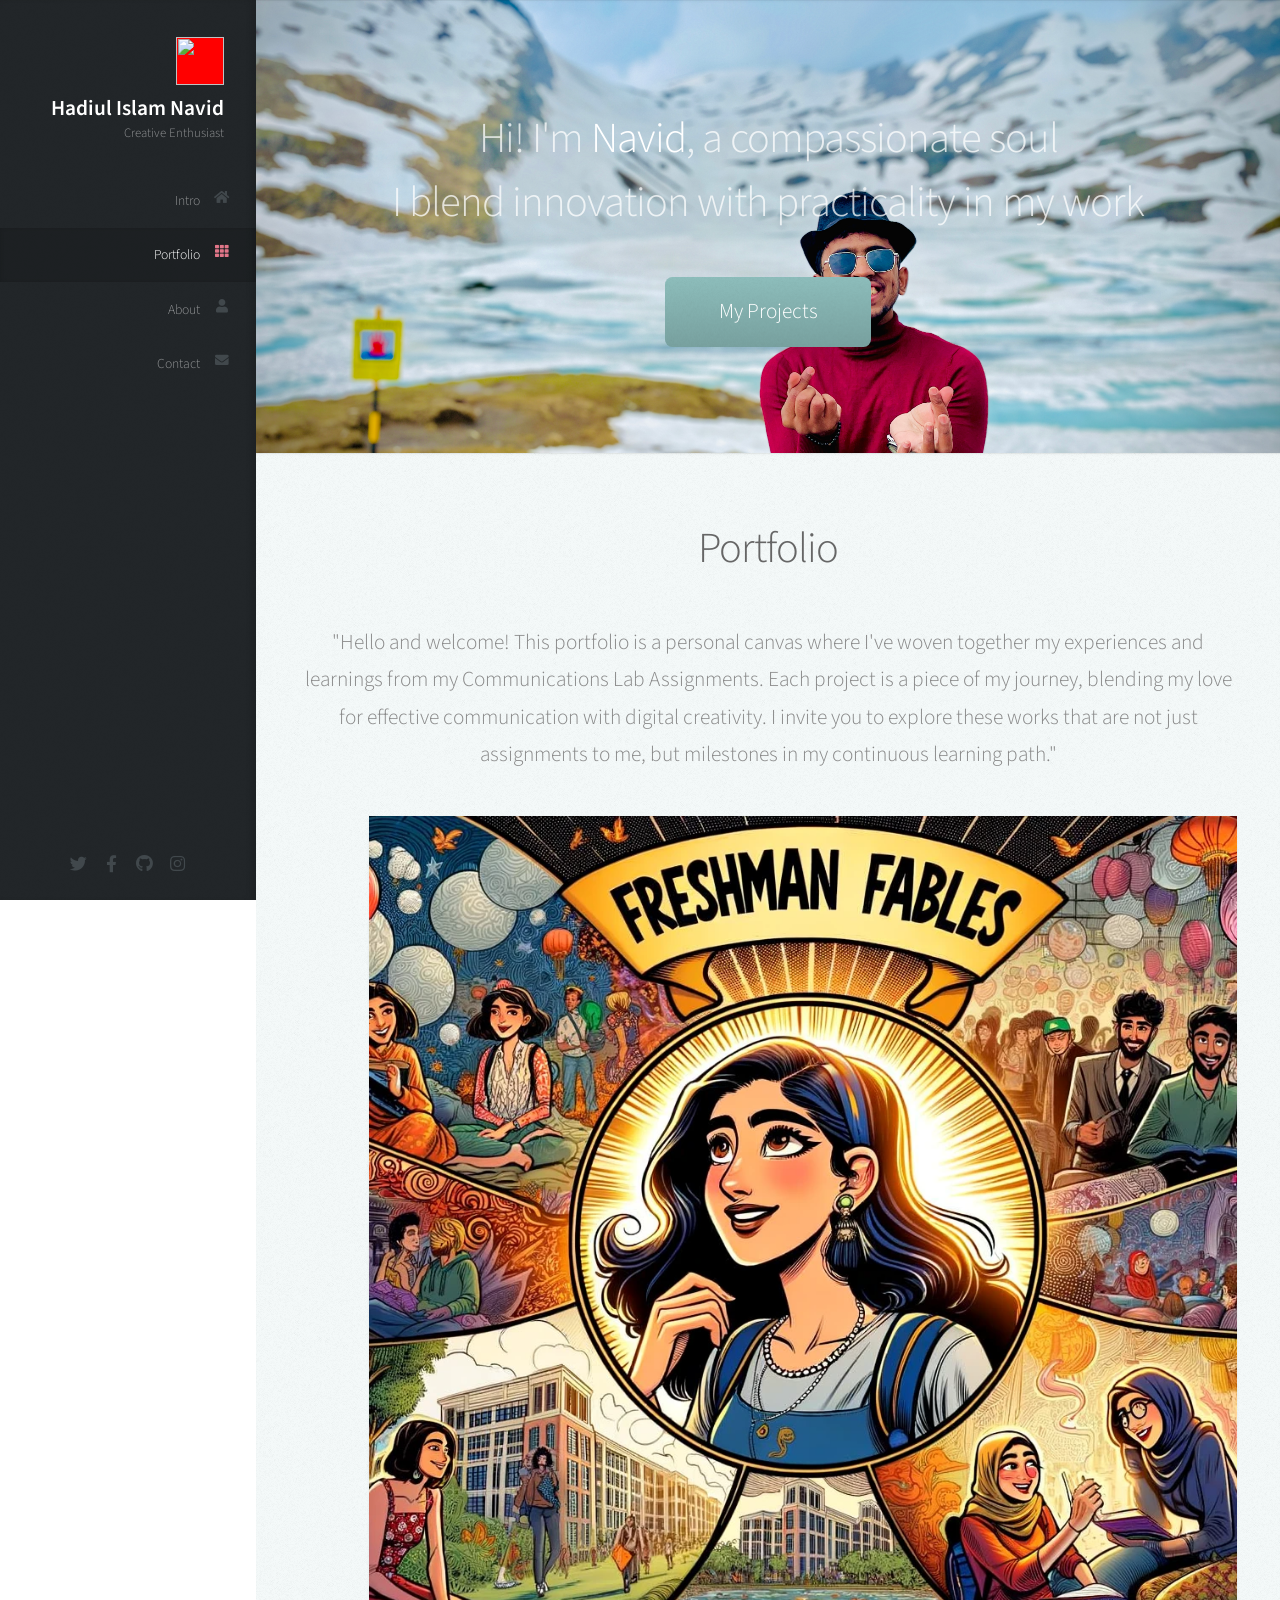
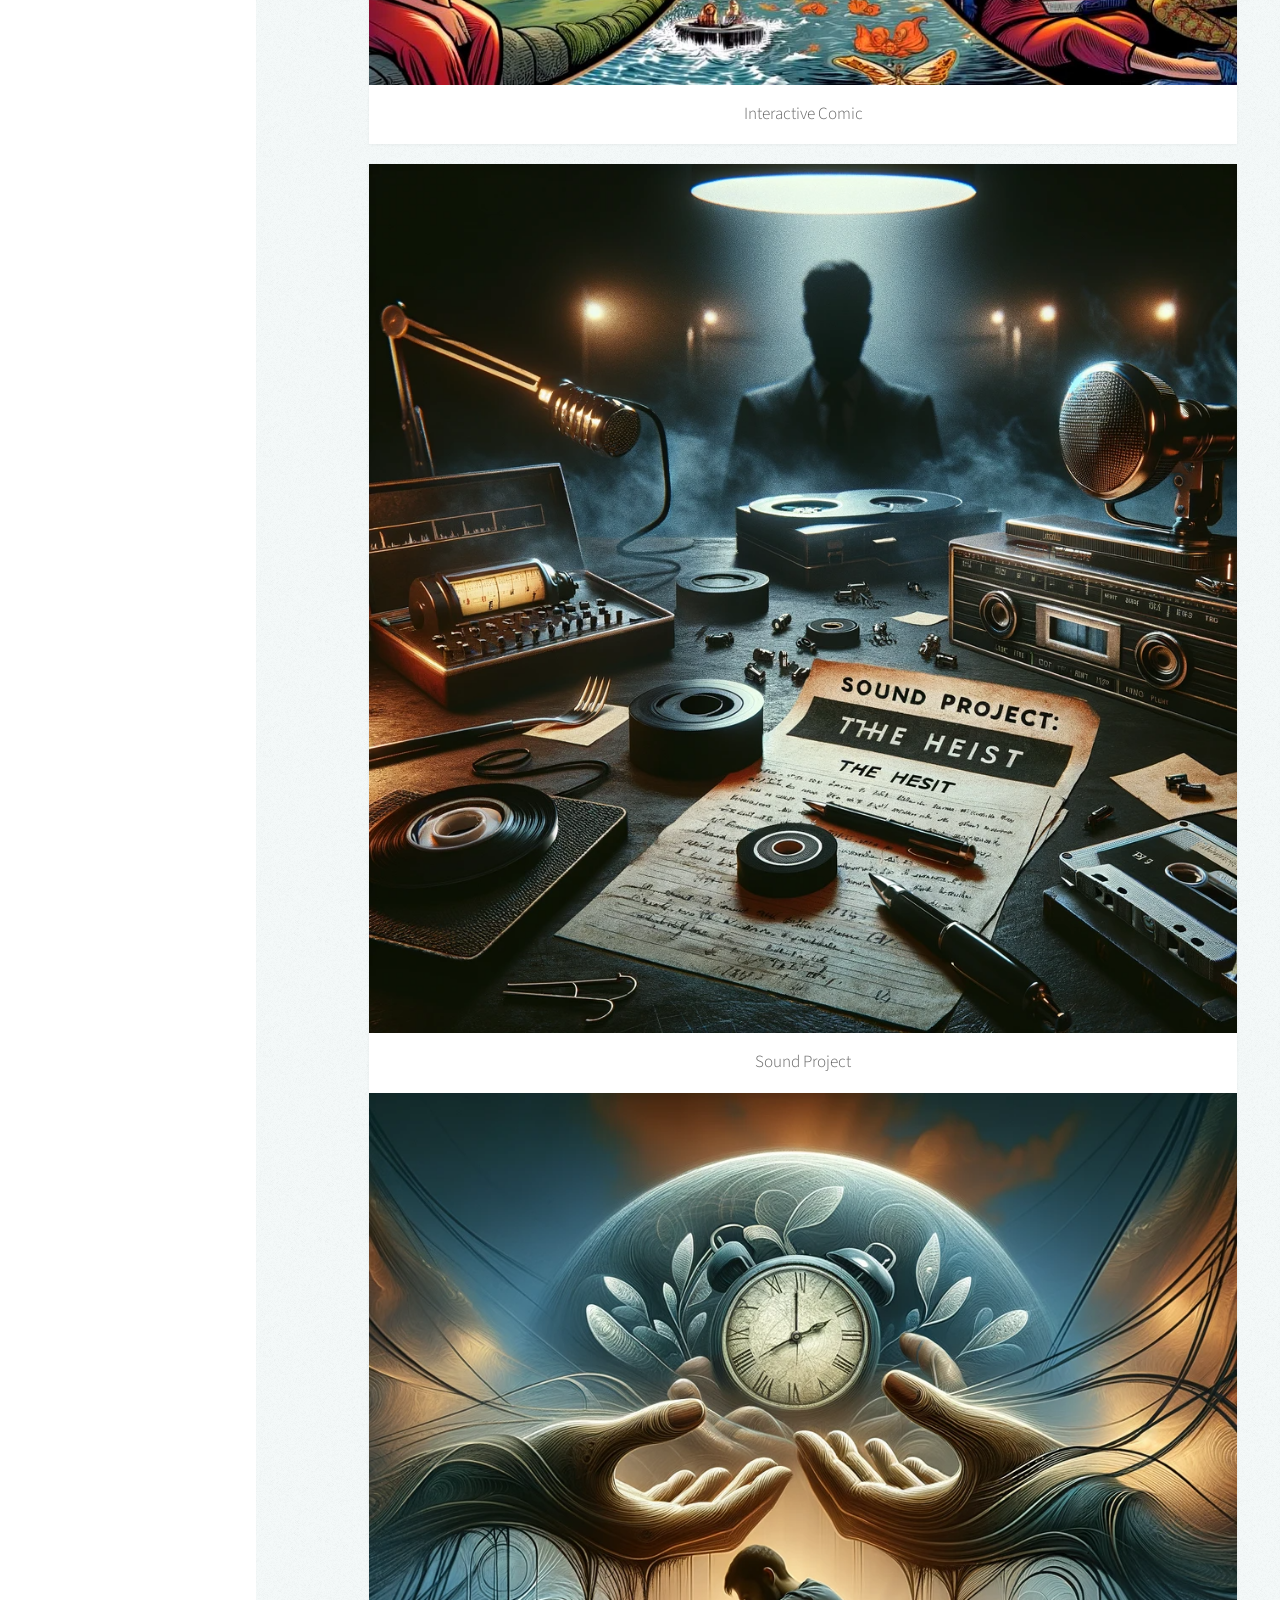
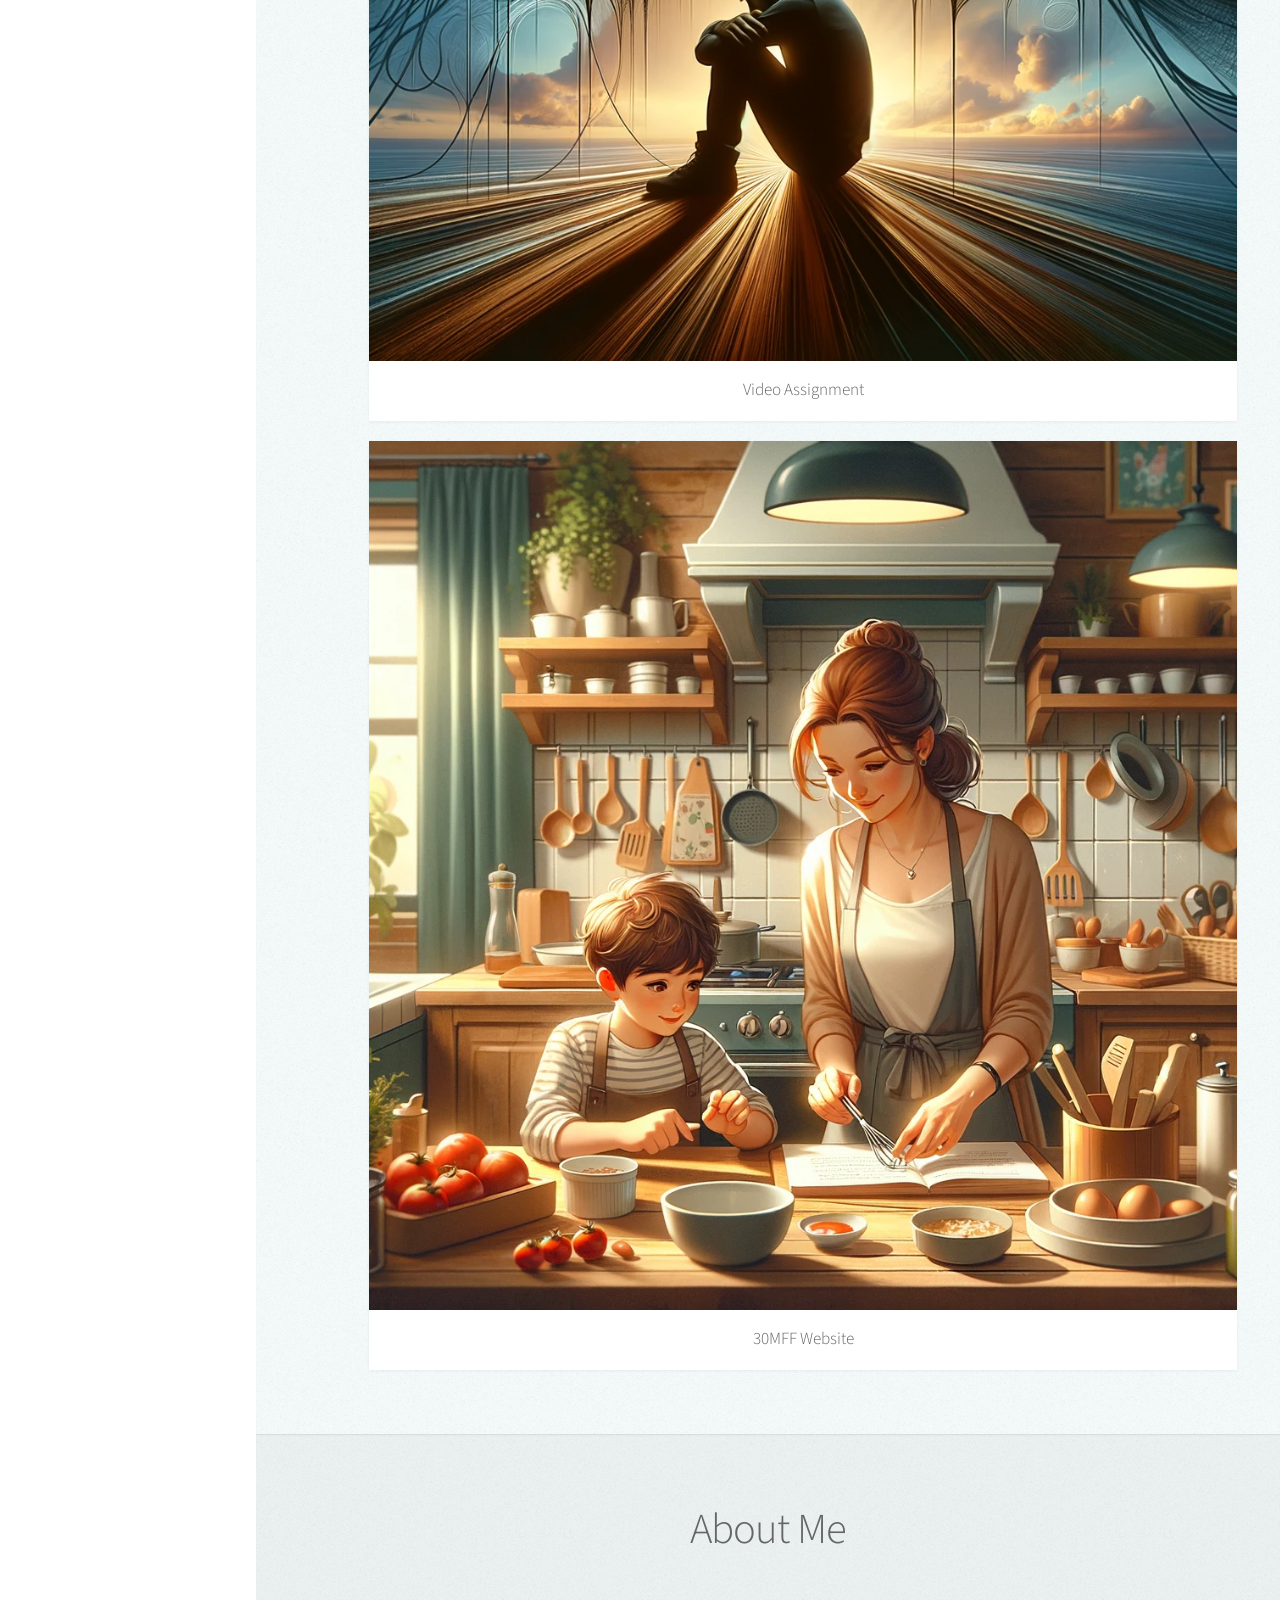
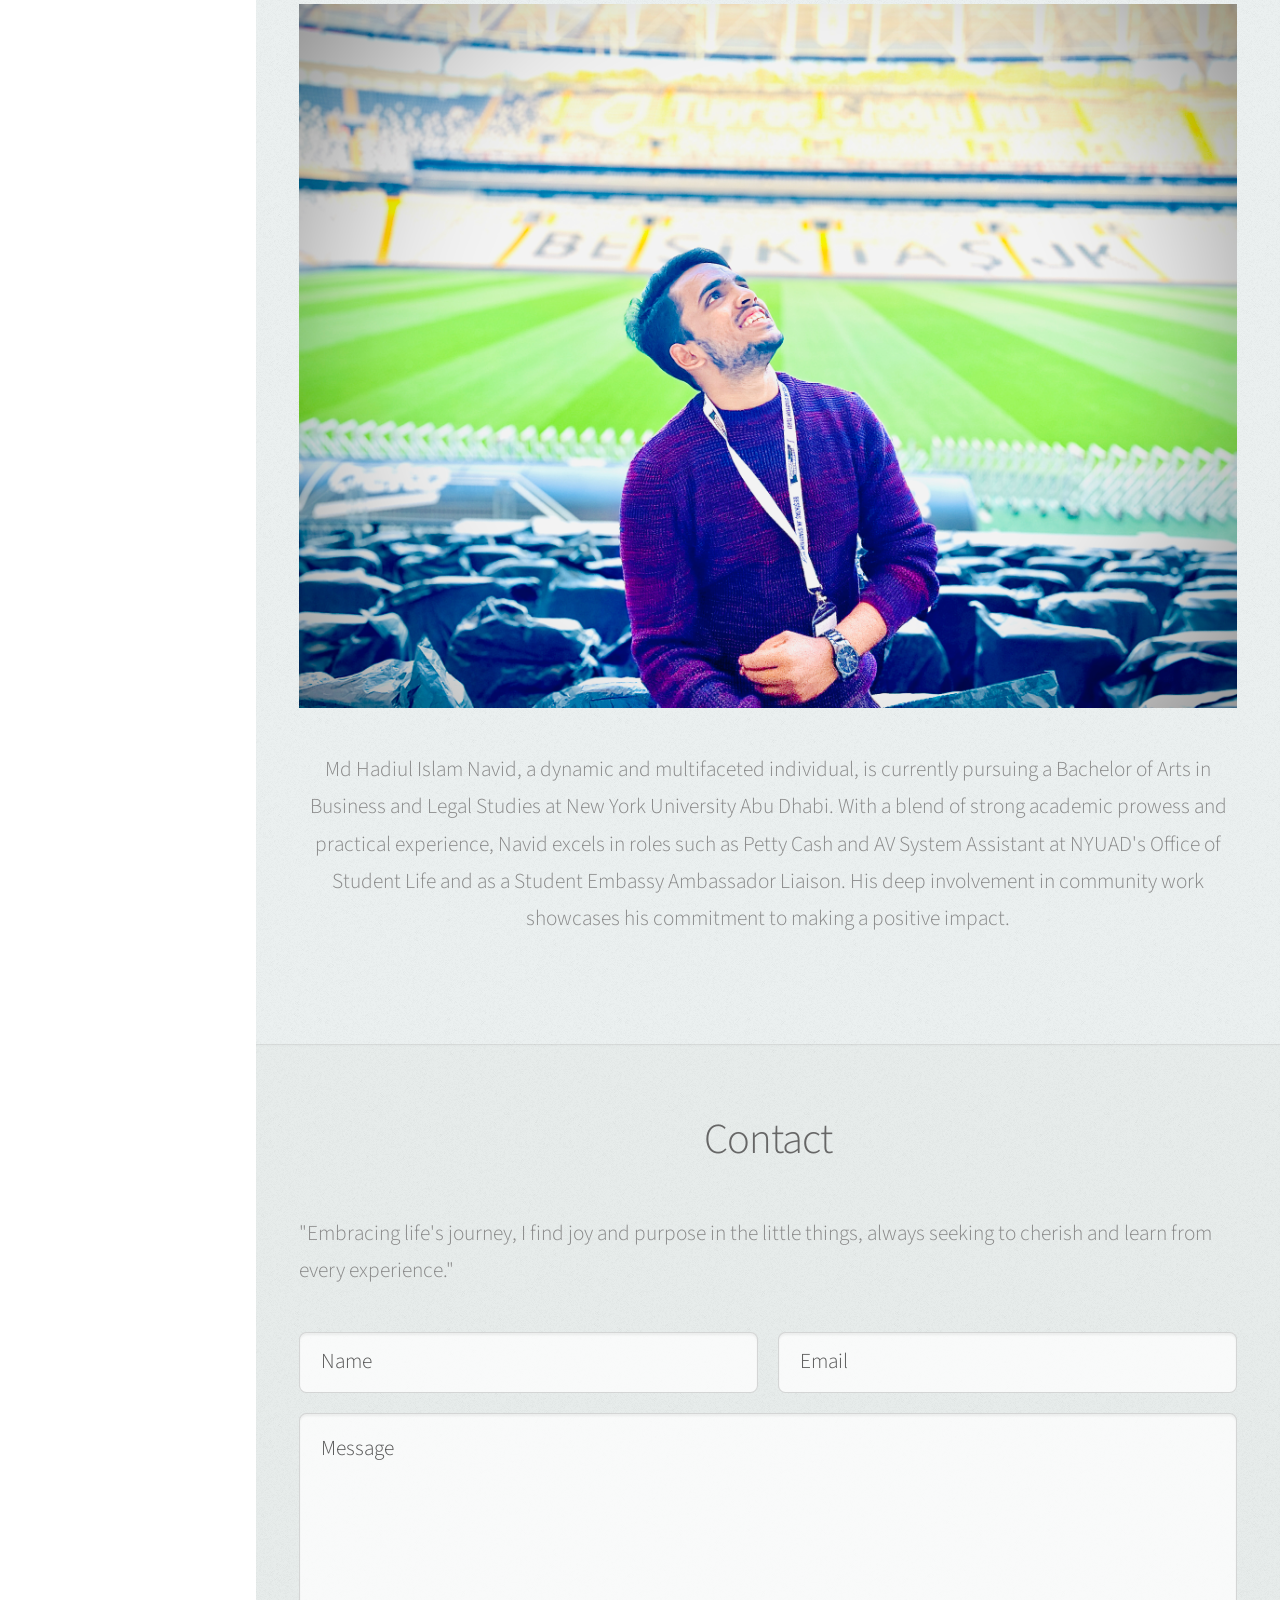
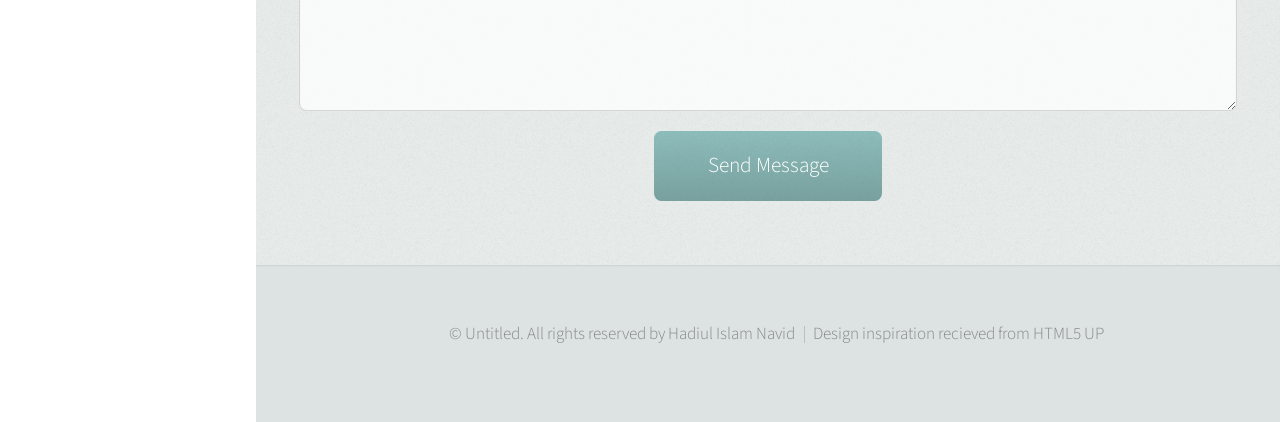
==== index.html @ 1c6b5341 "Update index.html" ====
<!DOCTYPE HTML>
<html>
	<head>
		<title>Portfolio</title>
		<meta charset="utf-8" />
		<meta name="viewport" content="width=device-width, initial-scale=1, user-scalable=no" />
		<link rel="stylesheet" href="assets/css/main.css" />
	</head>
	<body class="is-preload">

		<!-- Header -->
			<div id="header">

				<div class="top">

					<!-- Logo -->
						<div id="logo">
							<span class="image avatar48"><img src="avatar.jpg" alt="" /></span>
							<h1 id="title">Hadiul Islam Navid</h1>
							<p>Creative Enthusiast</p>
						</div>

					<!-- Nav -->
						<nav id="nav">
							<ul>
								<li><a href="#top" id="top-link"><span class="icon solid fa-home">Intro</span></a></li>
								<li><a href="#portfolio" id="portfolio-link"><span class="icon solid fa-th">Portfolio</span></a></li>
								<li><a href="#about" id="about-link"><span class="icon solid fa-user">About </span></a></li>
								<li><a href="#contact" id="contact-link"><span class="icon solid fa-envelope">Contact</span></a></li>
							</ul>
						</nav>

				</div>

				<div class="bottom">

					<!-- Social Icons -->
						<ul class="icons">
							<li><a href="https://twitter.com/HadiulNavid" class="icon brands fa-twitter"><span class="label">Twitter</span></a></li>
					<li><a href="https://www.facebook.com/hadiulnavid" class="icon brands fa-facebook-f"><span class="label">Facebook</span></a></li>
					<li><a href="https://github.com/Hadiulnavid23/Portfolio" class="icon brands fa-github"><span class="label">Github</span></a></li>
					<li><a href="https://www.instagram.com/hadiul_navid/" class="icon brands fa-instagram"><span class="label">Instagram</span></a></li>

						</ul>

				</div>

			</div>

		<!-- Main -->
			<div id="main">

				<!-- Intro -->
					<section id="top" class="one dark cover">
						<div class="container">

							<header>
								<h2 class="alt">Hi! I'm <strong>Navid</strong>, a compassionate soul<br />
								I blend innovation with practicality in my work</h2>
								
							</header>

							<footer>
								<a href="#portfolio" class="button scrolly">My Projects</a>
							</footer>

						</div>
					</section>

				<!-- Portfolio -->
					<section id="portfolio" class="two">
						<div class="container">

							<header>
								<h2>Portfolio</h2>
							</header>

							<p>"Hello and welcome! This portfolio is a personal canvas where I've woven together my experiences and learnings from my Communications Lab Assignments. Each project is a piece of my journey, blending my love for effective communication with digital creativity. I invite you to explore these works that are not just assignments to me, but milestones in my continuous learning path."</p>

							<div class="row">
								<div class="centering">
								<div class="col-4 col-12-mobile">
									<article class="item">
										<a href="https://communicationslabfall23.github.io/ComicStrip/" class="image fit">
											<img src="images/comic.png" alt="" />
										</a>
										<header>
											<h3>Interactive Comic</h3>
										</header>
										
										</header>
									</article>
									<article class="item">
										<a href="https://matthiaskebede.github.io/Sound-Project/" class="image fit">
											<img src="images/sound.png" alt="" />
										</a>
										<header>
											<h3>Sound Project</h3>
										</header>
									</article>
									
								</div>
								<div class="col-4 col-12-mobile">
									<article class="item">
										<a href="https://matthiaskebede.github.io/Video-Project/" class="image fit">
											<img src="images/video.png	" alt="" />
										</a>
										<header>
											<h3>Video Assignment </h3>
										</header>
									</article>
									
									<article class="item">
										<a href="#" class="image fit"><img src="images/website.png" alt="" /></a>
										<header>
											<h3>30MFF Website</h3>
										</header>
									</article>
								</div>
								
							</div>

			
					</section>

				<!-- About Me -->
					<section id="about" class="three">
						<div class="container">

							<header>
								<h2>About Me</h2>
							</header>

							<a href="#" class="image featured"><img src="images/navid.jpg" alt="" /></a>

							<p>Md Hadiul Islam Navid, a dynamic and multifaceted individual, is currently pursuing a Bachelor of Arts in Business and Legal Studies at New York University Abu Dhabi. With a blend of strong academic prowess and practical experience, Navid excels in roles such as Petty Cash and AV System Assistant at NYUAD's Office of Student Life and as a Student Embassy Ambassador Liaison. His deep involvement in community work showcases his commitment to making a positive impact.</p>

						</div>
					</section>

				<!-- Contact -->
					<section id="contact" class="four">
						<div class="container">

							<header>
								<h2>Contact</h2>
							</header>

							<div style="text-align: left;">
									<!-- <span style="color: #0000FF;"> -->
										<p>"Embracing life's journey, I find joy and purpose in the little things, always seeking to cherish and learn from every experience."</p>
									<!-- </span> -->
								</div>

							<form method="post" action="#">
								<div class="row">
									<div class="col-6 col-12-mobile"><input type="text" name="name" placeholder="Name" /></div>
									<div class="col-6 col-12-mobile"><input type="text" name="email" placeholder="Email" /></div>
									<div class="col-12">
										<textarea name="message" placeholder="Message"></textarea>
									</div>
									<div class="col-12">
										<input type="submit" value="Send Message" />
									</div>
								</div>
							</form>

						</div>
					</section>

			</div>

		<!-- Footer -->
			<div id="footer">

				<!-- Copyright -->
					<ul class="copyright">
						<li>&copy; Untitled. All rights reserved by Hadiul Islam Navid</li><li>Design inspiration recieved from HTML5 UP</a></li>
					</ul>

			</div>

		<!-- Scripts -->
			<script src="assets/js/jquery.min.js"></script>
			<script src="assets/js/jquery.scrolly.min.js"></script>
			<script src="assets/js/jquery.scrollex.min.js"></script>
			<script src="assets/js/browser.min.js"></script>
			<script src="assets/js/breakpoints.min.js"></script>
			<script src="assets/js/util.js"></script>
			<script src="assets/js/main.js"></script>

	</body>
</html>
---- assets/css/main.css ----
@import url("fontawesome-all.min.css");
@import url("https://fonts.googleapis.com/css?family=Source+Sans+Pro:300,300italic,400,600");

/*
	Prologue by HTML5 UP
	html5up.net | @ajlkn
	Free for personal and commercial use under the CCA 3.0 license (html5up.net/license)
*/

html, body, div, span, applet, object,
iframe, h1, h2, h3, h4, h5, h6, p, blockquote,
pre, a, abbr, acronym, address, big, cite,
code, del, dfn, em, img, ins, kbd, q, s, samp,
small, strike, strong, sub, sup, tt, var, b,
u, i, center, dl, dt, dd, ol, ul, li, fieldset,
form, label, legend, table, caption, tbody,
tfoot, thead, tr, th, td, article, aside,
canvas, details, embed, figure, figcaption,
footer, header, hgroup, menu, nav, output, ruby,
section, summary, time, mark, audio, video {
	margin: 0;
	padding: 0;
	border: 0;
	font-size: 100%;
	font: inherit;
	vertical-align: baseline;}

article, aside, details, figcaption, figure,
footer, header, hgroup, menu, nav, section {
	display: block;}

body {
	line-height: 1;
}

ol, ul {
	list-style: none;
}

blockquote, q {
	quotes: none;
}

	blockquote:before, blockquote:after, q:before, q:after {
		content: '';
		content: none;
	}

table {
	border-collapse: collapse;
	border-spacing: 0;
}

body {
	-webkit-text-size-adjust: none;
}

mark {
	background-color: transparent;
	color: inherit;
}

input::-moz-focus-inner {
	border: 0;
	padding: 0;
}

input, select, textarea {
	-moz-appearance: none;
	-webkit-appearance: none;
	-ms-appearance: none;
	appearance: none;
}

/* Basic */

	html {
		box-sizing: border-box;
	}

	*, *:before, *:after {
		box-sizing: inherit;
	}

	body {
		background: #fff;
		font-family: 'Source Sans Pro', sans-serif;
		font-size: 19pt;
		font-weight: 300;
		line-height: 1.75em;
		color: #888;
	}

		body.is-preload *, body.is-preload *:before, body.is-preload *:after {
			-moz-animation: none !important;
			-webkit-animation: none !important;
			-ms-animation: none !important;
			animation: none !important;
			-moz-transition: none !important;
			-webkit-transition: none !important;
			-ms-transition: none !important;
			transition: none !important;
		}

	input, textarea, select {
		font-family: 'Source Sans Pro', sans-serif;
		font-size: 19pt;
		font-weight: 300;
		line-height: 1.75em;
		color: #888;
	}

	h1, h2, h3, h4, h5, h6 {
		font-weight: 300;
		color: #666;
		line-height: 1.5em;
	}

	h1 a, h2 a, h3 a, h4 a, h5 a, h6 a {
		color: inherit;
		text-decoration: none;
	}

		h1 a strong, h2 a strong, h3 a strong, h4 a strong, h5 a strong, h6 a strong {
			color: #333;
		}

	h2 {
		font-size: 2em;
		letter-spacing: -1px;
	}

		h2.alt {
			color: #888;
		}

			h2.alt strong {
				color: #666;
			}

	h3 {
		font-size: 1.5em;
	}

	header {
		margin: 0 0 2em 0;
	}

		header > p {
			margin: 1em 0 0 0;
		}

	footer {
		margin: 2em 0 0 0;
	}

	strong, b {
		font-weight: 300;
		color: #666;
	}

	em, i {
		font-style: italic;
	}

	a {
		text-decoration: none;
		color: inherit;
		border-bottom: dotted 1px rgba(128, 128, 128, 0.5);
		-moz-transition: color 0.35s ease-in-out, border-bottom-color 0.35s ease-in-out;
		-webkit-transition: color 0.35s ease-in-out, border-bottom-color 0.35s ease-in-out;
		-ms-transition: color 0.35s ease-in-out, border-bottom-color 0.35s ease-in-out;
		transition: color 0.35s ease-in-out, border-bottom-color 0.35s ease-in-out;
		outline: 0;
	}

		a:hover {
			color: #E27689;
			border-bottom-color: rgba(255, 255, 255, 0);
		}

	sub {
		position: relative;
		top: 0.5em;
		font-size: 0.8em;
	}

	sup {
		position: relative;
		top: -0.5em;
		font-size: 0.8em;
	}

	hr {
		border: 0;
		border-top: solid 1px #ddd;
	}

	blockquote {
		border-left: solid 0.5em #ddd;
		padding: 1em 0 1em 2em;
		font-style: italic;
	}

	p, ul, ol, dl, table {
		margin-bottom: 2em;
	}

	br.clear {
		clear: both;
	}

/* Container */

	.container {
		margin: 0 auto;
		max-width: 100%;
		width: 1400px;
	}

		@media screen and (min-width: 961px) and (max-width: 1880px) {

			.container {
				width: 1200px;
			}

		}

		@media screen and (min-width: 961px) and (max-width: 1620px) {

			.container {
				width: 960px;
			}

		}

		@media screen and (min-width: 961px) and (max-width: 1320px) {

			.container {
				width: 100%;
			}

		}

		@media screen and (max-width: 960px) {

			.container {
				width: 100%;
			}

		}

		@media screen and (max-width: 736px) {

			.container {
				width: 100%;
			}

		}

/* Row */

	.row {
		display: flex;
		flex-wrap: wrap;
		box-sizing: border-box;
		align-items: stretch;
	}

		.row > * {
			box-sizing: border-box;
		}

		.row.gtr-uniform > * > :last-child {
			margin-bottom: 0;
		}

		.row.aln-left {
			justify-content: flex-start;
		}

		.row.aln-center {
			justify-content: center;
		}

		.row.aln-right {
			justify-content: flex-end;
		}

		.row.aln-top {
			align-items: flex-start;
		}

		.row.aln-middle {
			align-items: center;
		}

		.row.aln-bottom {
			align-items: flex-end;
		}

		.row > .imp {
			order: -1;
		}

		.row > .col-1 {
			width: 8.33333%;
		}

		.row > .off-1 {
			margin-left: 8.33333%;
		}

		.row > .col-2 {
			width: 16.66667%;
		}

		.row > .off-2 {
			margin-left: 16.66667%;
		}

		.row > .col-3 {
			width: 25%;
		}

		.row > .off-3 {
			margin-left: 25%;
		}

		.row > .col-4 {
			width: 33.33333%;
		}

		.row > .off-4 {
			margin-left: 33.33333%;
		}

		.row > .col-5 {
			width: 41.66667%;
		}

		.row > .off-5 {
			margin-left: 41.66667%;
		}

		.row > .col-6 {
			width: 50%;
		}

		.row > .off-6 {
			margin-left: 50%;
		}

		.row > .col-7 {
			width: 58.33333%;
		}

		.row > .off-7 {
			margin-left: 58.33333%;
		}

		.row > .col-8 {
			width: 66.66667%;
		}

		.row > .off-8 {
			margin-left: 66.66667%;
		}

		.row > .col-9 {
			width: 75%;
		}

		.row > .off-9 {
			margin-left: 75%;
		}

		.row > .col-10 {
			width: 83.33333%;
		}

		.row > .off-10 {
			margin-left: 83.33333%;
		}

		.row > .col-11 {
			width: 91.66667%;
		}

		.row > .off-11 {
			margin-left: 91.66667%;
		}

		.row > .col-12 {
			width: 100%;
		}

		.row > .off-12 {
			margin-left: 100%;
		}

		.row.gtr-0 {
			margin-top: 0px;
			margin-left: 0px;
		}

			.row.gtr-0 > * {
				padding: 0px 0 0 0px;
			}

			.row.gtr-0.gtr-uniform {
				margin-top: 0px;
			}

				.row.gtr-0.gtr-uniform > * {
					padding-top: 0px;
				}

		.row.gtr-25 {
			margin-top: -10px;
			margin-left: -10px;
		}

			.row.gtr-25 > * {
				padding: 10px 0 0 10px;
			}

			.row.gtr-25.gtr-uniform {
				margin-top: -10px;
			}

				.row.gtr-25.gtr-uniform > * {
					padding-top: 10px;
				}

		.row.gtr-50 {
			margin-top: -20px;
			margin-left: -20px;
		}

			.row.gtr-50 > * {
				padding: 20px 0 0 20px;
			}

			.row.gtr-50.gtr-uniform {
				margin-top: -20px;
			}

				.row.gtr-50.gtr-uniform > * {
					padding-top: 20px;
				}

		.row {
			margin-top: -40px;
			margin-left: -40px;
		}

			.row > * {
				padding: 40px 0 0 40px;
			}

			.row.gtr-uniform {
				margin-top: -40px;
			}

				.row.gtr-uniform > * {
					padding-top: 40px;
				}

		.row.gtr-150 {
			margin-top: -60px;
			margin-left: -60px;
		}

			.row.gtr-150 > * {
				padding: 60px 0 0 60px;
			}

			.row.gtr-150.gtr-uniform {
				margin-top: -60px;
			}

				.row.gtr-150.gtr-uniform > * {
					padding-top: 60px;
				}

		.row.gtr-200 {
			margin-top: -80px;
			margin-left: -80px;
		}

			.row.gtr-200 > * {
				padding: 80px 0 0 80px;
			}

			.row.gtr-200.gtr-uniform {
				margin-top: -80px;
			}

				.row.gtr-200.gtr-uniform > * {
					padding-top: 80px;
				}

		@media screen and (min-width: 961px) and (max-width: 1880px) {

			.row {
				display: flex;
				flex-wrap: wrap;
				box-sizing: border-box;
				align-items: stretch;
			}

				.row > * {
					box-sizing: border-box;
				}

				.row.gtr-uniform > * > :last-child {
					margin-bottom: 0;
				}

				.row.aln-left {
					justify-content: flex-start;
				}

				.row.aln-center {
					justify-content: center;
				}

				.row.aln-right {
					justify-content: flex-end;
				}

				.row.aln-top {
					align-items: flex-start;
				}

				.row.aln-middle {
					align-items: center;
				}

				.row.aln-bottom {
					align-items: flex-end;
				}

				.row > .imp-wide {
					order: -1;
				}

				.row > .col-1-wide {
					width: 8.33333%;
				}

				.row > .off-1-wide {
					margin-left: 8.33333%;
				}

				.row > .col-2-wide {
					width: 16.66667%;
				}

				.row > .off-2-wide {
					margin-left: 16.66667%;
				}

				.row > .col-3-wide {
					width: 25%;
				}

				.row > .off-3-wide {
					margin-left: 25%;
				}

				.row > .col-4-wide {
					width: 33.33333%;
				}

				.row > .off-4-wide {
					margin-left: 33.33333%;
				}

				.row > .col-5-wide {
					width: 41.66667%;
				}

				.row > .off-5-wide {
					margin-left: 41.66667%;
				}

				.row > .col-6-wide {
					width: 50%;
				}

				.row > .off-6-wide {
					margin-left: 50%;
				}

				.row > .col-7-wide {
					width: 58.33333%;
				}

				.row > .off-7-wide {
					margin-left: 58.33333%;
				}

				.row > .col-8-wide {
					width: 66.66667%;
				}

				.row > .off-8-wide {
					margin-left: 66.66667%;
				}

				.row > .col-9-wide {
					width: 75%;
				}

				.row > .off-9-wide {
					margin-left: 75%;
				}

				.row > .col-10-wide {
					width: 83.33333%;
				}

				.row > .off-10-wide {
					margin-left: 83.33333%;
				}

				.row > .col-11-wide {
					width: 91.66667%;
				}

				.row > .off-11-wide {
					margin-left: 91.66667%;
				}

				.row > .col-12-wide {
					width: 100%;
				}

				.row > .off-12-wide {
					margin-left: 100%;
				}

				.row.gtr-0 {
					margin-top: 0px;
					margin-left: 0px;
				}

					.row.gtr-0 > * {
						padding: 0px 0 0 0px;
					}

					.row.gtr-0.gtr-uniform {
						margin-top: 0px;
					}

						.row.gtr-0.gtr-uniform > * {
							padding-top: 0px;
						}

				.row.gtr-25 {
					margin-top: -10px;
					margin-left: -10px;
				}

					.row.gtr-25 > * {
						padding: 10px 0 0 10px;
					}

					.row.gtr-25.gtr-uniform {
						margin-top: -10px;
					}

						.row.gtr-25.gtr-uniform > * {
							padding-top: 10px;
						}

				.row.gtr-50 {
					margin-top: -20px;
					margin-left: -20px;
				}

					.row.gtr-50 > * {
						padding: 20px 0 0 20px;
					}

					.row.gtr-50.gtr-uniform {
						margin-top: -20px;
					}

						.row.gtr-50.gtr-uniform > * {
							padding-top: 20px;
						}

				.row {
					margin-top: -40px;
					margin-left: -40px;
				}

					.row > * {
						padding: 40px 0 0 40px;
					}

					.row.gtr-uniform {
						margin-top: -40px;
					}

						.row.gtr-uniform > * {
							padding-top: 40px;
						}

				.row.gtr-150 {
					margin-top: -60px;
					margin-left: -60px;
				}

					.row.gtr-150 > * {
						padding: 60px 0 0 60px;
					}

					.row.gtr-150.gtr-uniform {
						margin-top: -60px;
					}

						.row.gtr-150.gtr-uniform > * {
							padding-top: 60px;
						}

				.row.gtr-200 {
					margin-top: -80px;
					margin-left: -80px;
				}

					.row.gtr-200 > * {
						padding: 80px 0 0 80px;
					}

					.row.gtr-200.gtr-uniform {
						margin-top: -80px;
					}

						.row.gtr-200.gtr-uniform > * {
							padding-top: 80px;
						}

		}

		@media screen and (min-width: 961px) and (max-width: 1620px) {

			.row {
				display: flex;
				flex-wrap: wrap;
				box-sizing: border-box;
				align-items: stretch;
			}

				.row > * {
					box-sizing: border-box;
				}

				.row.gtr-uniform > * > :last-child {
					margin-bottom: 0;
				}

				.row.aln-left {
					justify-content: flex-start;
				}

				.row.aln-center {
					justify-content: center;
				}

				.row.aln-right {
					justify-content: flex-end;
				}

				.row.aln-top {
					align-items: flex-start;
				}

				.row.aln-middle {
					align-items: center;
				}

				.row.aln-bottom {
					align-items: flex-end;
				}

				.row > .imp-normal {
					order: -1;
				}

				.row > .col-1-normal {
					width: 8.33333%;
				}

				.row > .off-1-normal {
					margin-left: 8.33333%;
				}

				.row > .col-2-normal {
					width: 16.66667%;
				}

				.row > .off-2-normal {
					margin-left: 16.66667%;
				}

				.row > .col-3-normal {
					width: 25%;
				}

				.row > .off-3-normal {
					margin-left: 25%;
				}

				.row > .col-4-normal {
					width: 33.33333%;
				}

				.row > .off-4-normal {
					margin-left: 33.33333%;
				}

				.row > .col-5-normal {
					width: 41.66667%;
				}

				.row > .off-5-normal {
					margin-left: 41.66667%;
				}

				.row > .col-6-normal {
					width: 50%;
				}

				.row > .off-6-normal {
					margin-left: 50%;
				}

				.row > .col-7-normal {
					width: 58.33333%;
				}

				.row > .off-7-normal {
					margin-left: 58.33333%;
				}

				.row > .col-8-normal {
					width: 66.66667%;
				}

				.row > .off-8-normal {
					margin-left: 66.66667%;
				}

				.row > .col-9-normal {
					width: 75%;
				}

				.row > .off-9-normal {
					margin-left: 75%;
				}

				.row > .col-10-normal {
					width: 83.33333%;
				}

				.row > .off-10-normal {
					margin-left: 83.33333%;
				}

				.row > .col-11-normal {
					width: 91.66667%;
				}

				.row > .off-11-normal {
					margin-left: 91.66667%;
				}

				.row > .col-12-normal {
					width: 100%;
				}

				.row > .off-12-normal {
					margin-left: 100%;
				}

				.row.gtr-0 {
					margin-top: 0px;
					margin-left: 0px;
				}

					.row.gtr-0 > * {
						padding: 0px 0 0 0px;
					}

					.row.gtr-0.gtr-uniform {
						margin-top: 0px;
					}

						.row.gtr-0.gtr-uniform > * {
							padding-top: 0px;
						}

				.row.gtr-25 {
					margin-top: -10px;
					margin-left: -10px;
				}

					.row.gtr-25 > * {
						padding: 10px 0 0 10px;
					}

					.row.gtr-25.gtr-uniform {
						margin-top: -10px;
					}

						.row.gtr-25.gtr-uniform > * {
							padding-top: 10px;
						}

				.row.gtr-50 {
					margin-top: -20px;
					margin-left: -20px;
				}

					.row.gtr-50 > * {
						padding: 20px 0 0 20px;
					}

					.row.gtr-50.gtr-uniform {
						margin-top: -20px;
					}

						.row.gtr-50.gtr-uniform > * {
							padding-top: 20px;
						}

				.row {
					margin-top: -40px;
					margin-left: -40px;
				}

					.row > * {
						padding: 40px 0 0 40px;
					}

					.row.gtr-uniform {
						margin-top: -40px;
					}

						.row.gtr-uniform > * {
							padding-top: 40px;
						}

				.row.gtr-150 {
					margin-top: -60px;
					margin-left: -60px;
				}

					.row.gtr-150 > * {
						padding: 60px 0 0 60px;
					}

					.row.gtr-150.gtr-uniform {
						margin-top: -60px;
					}

						.row.gtr-150.gtr-uniform > * {
							padding-top: 60px;
						}

				.row.gtr-200 {
					margin-top: -80px;
					margin-left: -80px;
				}

					.row.gtr-200 > * {
						padding: 80px 0 0 80px;
					}

					.row.gtr-200.gtr-uniform {
						margin-top: -80px;
					}

						.row.gtr-200.gtr-uniform > * {
							padding-top: 80px;
						}

		}

		@media screen and (min-width: 961px) and (max-width: 1320px) {

			.row {
				display: flex;
				flex-wrap: wrap;
				box-sizing: border-box;
				align-items: stretch;
			}

				.row > * {
					box-sizing: border-box;
				}

				.row.gtr-uniform > * > :last-child {
					margin-bottom: 0;
				}

				.row.aln-left {
					justify-content: flex-start;
				}

				.row.aln-center {
					justify-content: center;
				}

				.row.aln-right {
					justify-content: flex-end;
				}

				.row.aln-top {
					align-items: flex-start;
				}

				.row.aln-middle {
					align-items: center;
				}

				.row.aln-bottom {
					align-items: flex-end;
				}

				.row > .imp-narrow {
					order: -1;
				}

				.row > .col-1-narrow {
					width: 8.33333%;
				}

				.row > .off-1-narrow {
					margin-left: 8.33333%;
				}

				.row > .col-2-narrow {
					width: 16.66667%;
				}

				.row > .off-2-narrow {
					margin-left: 16.66667%;
				}

				.row > .col-3-narrow {
					width: 25%;
				}

				.row > .off-3-narrow {
					margin-left: 25%;
				}

				.row > .col-4-narrow {
					width: 33.33333%;
				}

				.row > .off-4-narrow {
					margin-left: 33.33333%;
				}

				.row > .col-5-narrow {
					width: 41.66667%;
				}

				.row > .off-5-narrow {
					margin-left: 41.66667%;
				}

				.row > .col-6-narrow {
					width: 50%;
				}

				.row > .off-6-narrow {
					margin-left: 50%;
				}

				.row > .col-7-narrow {
					width: 58.33333%;
				}

				.row > .off-7-narrow {
					margin-left: 58.33333%;
				}

				.row > .col-8-narrow {
					width: 66.66667%;
				}

				.row > .off-8-narrow {
					margin-left: 66.66667%;
				}

				.row > .col-9-narrow {
					width: 75%;
				}

				.row > .off-9-narrow {
					margin-left: 75%;
				}

				.row > .col-10-narrow {
					width: 83.33333%;
				}

				.row > .off-10-narrow {
					margin-left: 83.33333%;
				}

				.row > .col-11-narrow {
					width: 91.66667%;
				}

				.row > .off-11-narrow {
					margin-left: 91.66667%;
				}

				.row > .col-12-narrow {
					width: 100%;
				}

				.row > .off-12-narrow {
					margin-left: 100%;
				}

				.row.gtr-0 {
					margin-top: 0px;
					margin-left: 0px;
				}

					.row.gtr-0 > * {
						padding: 0px 0 0 0px;
					}

					.row.gtr-0.gtr-uniform {
						margin-top: 0px;
					}

						.row.gtr-0.gtr-uniform > * {
							padding-top: 0px;
						}

				.row.gtr-25 {
					margin-top: -5px;
					margin-left: -5px;
				}

					.row.gtr-25 > * {
						padding: 5px 0 0 5px;
					}

					.row.gtr-25.gtr-uniform {
						margin-top: -5px;
					}

						.row.gtr-25.gtr-uniform > * {
							padding-top: 5px;
						}

				.row.gtr-50 {
					margin-top: -10px;
					margin-left: -10px;
				}

					.row.gtr-50 > * {
						padding: 10px 0 0 10px;
					}

					.row.gtr-50.gtr-uniform {
						margin-top: -10px;
					}

						.row.gtr-50.gtr-uniform > * {
							padding-top: 10px;
						}

				.row {
					margin-top: -20px;
					margin-left: -20px;
				}

					.row > * {
						padding: 20px 0 0 20px;
					}

					.row.gtr-uniform {
						margin-top: -20px;
					}

						.row.gtr-uniform > * {
							padding-top: 20px;
						}

				.row.gtr-150 {
					margin-top: -30px;
					margin-left: -30px;
				}

					.row.gtr-150 > * {
						padding: 30px 0 0 30px;
					}

					.row.gtr-150.gtr-uniform {
						margin-top: -30px;
					}

						.row.gtr-150.gtr-uniform > * {
							padding-top: 30px;
						}

				.row.gtr-200 {
					margin-top: -40px;
					margin-left: -40px;
				}

					.row.gtr-200 > * {
						padding: 40px 0 0 40px;
					}

					.row.gtr-200.gtr-uniform {
						margin-top: -40px;
					}

						.row.gtr-200.gtr-uniform > * {
							padding-top: 40px;
						}

		}

		@media screen and (max-width: 960px) {

			.row {
				display: flex;
				flex-wrap: wrap;
				box-sizing: border-box;
				align-items: stretch;
			}

				.row > * {
					box-sizing: border-box;
				}

				.row.gtr-uniform > * > :last-child {
					margin-bottom: 0;
				}

				.row.aln-left {
					justify-content: flex-start;
				}

				.row.aln-center {
					justify-content: center;
				}

				.row.aln-right {
					justify-content: flex-end;
				}

				.row.aln-top {
					align-items: flex-start;
				}

				.row.aln-middle {
					align-items: center;
				}

				.row.aln-bottom {
					align-items: flex-end;
				}

				.row > .imp-narrower {
					order: -1;
				}

				.row > .col-1-narrower {
					width: 8.33333%;
				}

				.row > .off-1-narrower {
					margin-left: 8.33333%;
				}

				.row > .col-2-narrower {
					width: 16.66667%;
				}

				.row > .off-2-narrower {
					margin-left: 16.66667%;
				}

				.row > .col-3-narrower {
					width: 25%;
				}

				.row > .off-3-narrower {
					margin-left: 25%;
				}

				.row > .col-4-narrower {
					width: 33.33333%;
				}

				.row > .off-4-narrower {
					margin-left: 33.33333%;
				}

				.row > .col-5-narrower {
					width: 41.66667%;
				}

				.row > .off-5-narrower {
					margin-left: 41.66667%;
				}

				.row > .col-6-narrower {
					width: 50%;
				}

				.row > .off-6-narrower {
					margin-left: 50%;
				}

				.row > .col-7-narrower {
					width: 58.33333%;
				}

				.row > .off-7-narrower {
					margin-left: 58.33333%;
				}

				.row > .col-8-narrower {
					width: 66.66667%;
				}

				.row > .off-8-narrower {
					margin-left: 66.66667%;
				}

				.row > .col-9-narrower {
					width: 75%;
				}

				.row > .off-9-narrower {
					margin-left: 75%;
				}

				.row > .col-10-narrower {
					width: 83.33333%;
				}

				.row > .off-10-narrower {
					margin-left: 83.33333%;
				}

				.row > .col-11-narrower {
					width: 91.66667%;
				}

				.row > .off-11-narrower {
					margin-left: 91.66667%;
				}

				.row > .col-12-narrower {
					width: 100%;
				}

				.row > .off-12-narrower {
					margin-left: 100%;
				}

				.row.gtr-0 {
					margin-top: 0px;
					margin-left: 0px;
				}

					.row.gtr-0 > * {
						padding: 0px 0 0 0px;
					}

					.row.gtr-0.gtr-uniform {
						margin-top: 0px;
					}

						.row.gtr-0.gtr-uniform > * {
							padding-top: 0px;
						}

				.row.gtr-25 {
					margin-top: -5px;
					margin-left: -5px;
				}

					.row.gtr-25 > * {
						padding: 5px 0 0 5px;
					}

					.row.gtr-25.gtr-uniform {
						margin-top: -5px;
					}

						.row.gtr-25.gtr-uniform > * {
							padding-top: 5px;
						}

				.row.gtr-50 {
					margin-top: -10px;
					margin-left: -10px;
				}

					.row.gtr-50 > * {
						padding: 10px 0 0 10px;
					}

					.row.gtr-50.gtr-uniform {
						margin-top: -10px;
					}

						.row.gtr-50.gtr-uniform > * {
							padding-top: 10px;
						}

				.row {
					margin-top: -20px;
					margin-left: -20px;
				}

					.row > * {
						padding: 20px 0 0 20px;
					}

					.row.gtr-uniform {
						margin-top: -20px;
					}

						.row.gtr-uniform > * {
							padding-top: 20px;
						}

				.row.gtr-150 {
					margin-top: -30px;
					margin-left: -30px;
				}

					.row.gtr-150 > * {
						padding: 30px 0 0 30px;
					}

					.row.gtr-150.gtr-uniform {
						margin-top: -30px;
					}

						.row.gtr-150.gtr-uniform > * {
							padding-top: 30px;
						}

				.row.gtr-200 {
					margin-top: -40px;
					margin-left: -40px;
				}

					.row.gtr-200 > * {
						padding: 40px 0 0 40px;
					}

					.row.gtr-200.gtr-uniform {
						margin-top: -40px;
					}

						.row.gtr-200.gtr-uniform > * {
							padding-top: 40px;
						}

		}

		@media screen and (max-width: 736px) {

			.row {
				display: flex;
				flex-wrap: wrap;
				box-sizing: border-box;
				align-items: stretch;
			}

				.row > * {
					box-sizing: border-box;
				}

				.row.gtr-uniform > * > :last-child {
					margin-bottom: 0;
				}

				.row.aln-left {
					justify-content: flex-start;
				}

				.row.aln-center {
					justify-content: center;
				}

				.row.aln-right {
					justify-content: flex-end;
				}

				.row.aln-top {
					align-items: flex-start;
				}

				.row.aln-middle {
					align-items: center;
				}

				.row.aln-bottom {
					align-items: flex-end;
				}

				.row > .imp-mobile {
					order: -1;
				}

				.row > .col-1-mobile {
					width: 8.33333%;
				}

				.row > .off-1-mobile {
					margin-left: 8.33333%;
				}

				.row > .col-2-mobile {
					width: 16.66667%;
				}

				.row > .off-2-mobile {
					margin-left: 16.66667%;
				}

				.row > .col-3-mobile {
					width: 25%;
				}

				.row > .off-3-mobile {
					margin-left: 25%;
				}

				.row > .col-4-mobile {
					width: 33.33333%;
				}

				.row > .off-4-mobile {
					margin-left: 33.33333%;
				}

				.row > .col-5-mobile {
					width: 41.66667%;
				}

				.row > .off-5-mobile {
					margin-left: 41.66667%;
				}

				.row > .col-6-mobile {
					width: 50%;
				}

				.row > .off-6-mobile {
					margin-left: 50%;
				}

				.row > .col-7-mobile {
					width: 58.33333%;
				}

				.row > .off-7-mobile {
					margin-left: 58.33333%;
				}

				.row > .col-8-mobile {
					width: 66.66667%;
				}

				.row > .off-8-mobile {
					margin-left: 66.66667%;
				}

				.row > .col-9-mobile {
					width: 75%;
				}

				.row > .off-9-mobile {
					margin-left: 75%;
				}

				.row > .col-10-mobile {
					width: 83.33333%;
				}

				.row > .off-10-mobile {
					margin-left: 83.33333%;
				}

				.row > .col-11-mobile {
					width: 91.66667%;
				}

				.row > .off-11-mobile {
					margin-left: 91.66667%;
				}

				.row > .col-12-mobile {
					width: 100%;
				}

				.row > .off-12-mobile {
					margin-left: 100%;
				}

				.row.gtr-0 {
					margin-top: 0px;
					margin-left: 0px;
				}

					.row.gtr-0 > * {
						padding: 0px 0 0 0px;
					}

					.row.gtr-0.gtr-uniform {
						margin-top: 0px;
					}

						.row.gtr-0.gtr-uniform > * {
							padding-top: 0px;
						}

				.row.gtr-25 {
					margin-top: -5px;
					margin-left: -5px;
				}

					.row.gtr-25 > * {
						padding: 5px 0 0 5px;
					}

					.row.gtr-25.gtr-uniform {
						margin-top: -5px;
					}

						.row.gtr-25.gtr-uniform > * {
							padding-top: 5px;
						}

				.row.gtr-50 {
					margin-top: -10px;
					margin-left: -10px;
				}

					.row.gtr-50 > * {
						padding: 10px 0 0 10px;
					}

					.row.gtr-50.gtr-uniform {
						margin-top: -10px;
					}

						.row.gtr-50.gtr-uniform > * {
							padding-top: 10px;
						}

				.row {
					margin-top: -20px;
					margin-left: -20px;
				}

					.row > * {
						padding: 20px 0 0 20px;
					}

					.row.gtr-uniform {
						margin-top: -20px;
					}

						.row.gtr-uniform > * {
							padding-top: 20px;
						}

				.row.gtr-150 {
					margin-top: -30px;
					margin-left: -30px;
				}

					.row.gtr-150 > * {
						padding: 30px 0 0 30px;
					}

					.row.gtr-150.gtr-uniform {
						margin-top: -30px;
					}

						.row.gtr-150.gtr-uniform > * {
							padding-top: 30px;
						}

				.row.gtr-200 {
					margin-top: -40px;
					margin-left: -40px;
				}

					.row.gtr-200 > * {
						padding: 40px 0 0 40px;
					}

					.row.gtr-200.gtr-uniform {
						margin-top: -40px;
					}

						.row.gtr-200.gtr-uniform > * {
							padding-top: 40px;
						}

		}

/* Sections/Article */

	section, article {
		margin-bottom: 3em;
	}

		section > :last-child,
		section > .container, section:last-child, article > :last-child,
		article > .container, article:last-child {
			margin-bottom: 0;
		}

		.row > section, .row > article {
			margin-bottom: 0;
		}

/* Image */

	.image {
		display: inline-block;
		border: 0;
	}

		.image img {
			display: block;
			width: 100%;
		}

		.image.avatar48 {
			width: 48px;
			height: 48px;
			background: #f00;
		}

			.image.avatar48 img {
				width: 48px;
				height: 48px;
			}

		.image.fit {
			display: block;
			width: 100%;
		}

		.image.featured {
			display: block;
			width: 100%;
			margin: 0 0 2em 0;
		}

		.image.left {
			float: left;
			margin: 0 2em 2em 0;
		}

		.image.centered {
			display: block;
			margin: 0 0 2em 0;
		}

			.image.centered img {
				margin: 0 auto;
				width: auto;
			}

/* List */

	ul {
		list-style: disc;
		padding-left: 1em;
	}

		ul li {
			padding-left: 0.5em;
		}

	ol {
		list-style: decimal;
		padding-left: 1.25em;
	}

		ol li {
			padding-left: 0.25em;
		}

/* Icons */

	ul.icons {
		cursor: default;
		list-style: none;
		padding-left: 0;
	}

		ul.icons li {
			display: inline-block;
			padding-left: 0;
		}

		ul.icons a {
			display: inline-block;
			width: 2em;
			height: 2em;
			line-height: 2em;
			text-align: center;
			border: 0;
		}

/* Form */

	form label {
		display: block;
		text-align: left;
		margin-bottom: 0.5em;
	}

	form input[type="text"],
	form input[type="email"],
	form input[type="password"],
	form select,
	form textarea {
		position: relative;
		-webkit-appearance: none;
		display: block;
		border: 0;
		outline: 0;
		background: #fff;
		background: rgba(255, 255, 255, 0.75);
		width: 100%;
		border-radius: 0.35em;
		padding: 0.75em 1em 0.75em 1em;
		box-shadow: inset 0 0.1em 0.1em 0 rgba(0, 0, 0, 0.05);
		border: solid 1px rgba(0, 0, 0, 0.15);
		-moz-transition: all 0.35s ease-in-out;
		-webkit-transition: all 0.35s ease-in-out;
		-ms-transition: all 0.35s ease-in-out;
		transition: all 0.35s ease-in-out;
	}

		form input[type="text"]:focus,
		form input[type="email"]:focus,
		form input[type="password"]:focus,
		form select:focus,
		form textarea:focus {
			box-shadow: 0 0 2px 1px #8ebebc;
			background: #fff;
		}

	form input[type="text"],
	form input[type="email"],
	form input[type="password"],
	form select {
		line-height: 1.25em;
	}

	form textarea {
		min-height: 14em;
	}

	form ::-webkit-input-placeholder {
		color: #555 !important;
	}

	form :-moz-placeholder {
		color: #555 !important;
	}

	form ::-moz-placeholder {
		color: #555 !important;
	}

	form :-ms-input-placeholder {
		color: #555 !important;
	}

	form ::-moz-focus-inner {
		border: 0;
	}

/* Table */

	table {
		width: 100%;
		text-align: left;
	}

		table tbody tr:nth-child(2n+2) {
			background: #f4f4f4;
		}

		table td {
			padding: 0.5em 1em 0.5em 1em;
		}

		table th {
			text-align: left;
			padding: 0.5em 1em 0.5em 1em;
			color: #fff;
			background: #222729 url("images/overlay.png");
		}

		table thead {
			background: #444;
			color: #fff;
		}

		table tfoot {
			background: #eee;
		}

/* Button */

	input[type="button"],
	input[type="submit"],
	input[type="reset"],
	button,
	.button {
		position: relative;
		display: inline-block;
		border-radius: 0.35em;
		color: #fff !important;
		text-decoration: none;
		padding: 0.75em 2.5em 0.75em 2.5em;
		background-color: #8ebebc;
		border: 0;
		cursor: pointer;
		background-image: -moz-linear-gradient(top, rgba(0, 0, 0, 0), rgba(0, 0, 0, 0.15)), url("images/overlay.png");
		background-image: -webkit-linear-gradient(top, rgba(0, 0, 0, 0), rgba(0, 0, 0, 0.15)), url("images/overlay.png");
		background-image: -ms-linear-gradient(top, rgba(0, 0, 0, 0), rgba(0, 0, 0, 0.15)), url("images/overlay.png");
		background-image: linear-gradient(top, rgba(0, 0, 0, 0), rgba(0, 0, 0, 0.15)), url("images/overlay.png");
		-moz-transition: background-color 0.35s ease-in-out;
		-webkit-transition: background-color 0.35s ease-in-out;
		-ms-transition: background-color 0.35s ease-in-out;
		transition: background-color 0.35s ease-in-out;
	}

		input[type="button"]:hover,
		input[type="submit"]:hover,
		input[type="reset"]:hover,
		button:hover,
		.button:hover {
			background-color: #9ececc;
		}

		input[type="button"]:active,
		input[type="submit"]:active,
		input[type="reset"]:active,
		button:active,
		.button:active {
			background-color: #7eaeac;
		}



/* Item */
	.centering{
		 margin-left: 70px;
	}

	.item {
		box-shadow: 0 0.05em 0.15em 0 rgba(0, 0, 0, 0.05);
		margin-bottom: 40px;
	}

		.item header {
			background: #fff;
			margin: 0;
			padding: 1em 0 1em 0;
			font-size: 0.8em;
		}

			.item header h3 {
				font-size: 1em;
			}

/* Icons */

	.icon {
		text-decoration: none;
		text-decoration: none;
	}

		.icon:before {
			-moz-osx-font-smoothing: grayscale;
			-webkit-font-smoothing: antialiased;
			display: inline-block;
			font-style: normal;
			font-variant: normal;
			text-rendering: auto;
			line-height: 1;
			text-transform: none !important;
			font-family: 'Font Awesome 5 Free';
			font-weight: 400;
		}

		.icon:before {
			line-height: inherit;
		}

		.icon > .label {
			display: none;
		}

		.icon.solid:before {
			font-weight: 900;
		}

		.icon.brands:before {
			font-family: 'Font Awesome 5 Brands';
		}

/* Header */

	#header {
		display: -moz-flex;
		display: -webkit-flex;
		display: -ms-flex;
		display: flex;
		-moz-flex-direction: column;
		-webkit-flex-direction: column;
		-ms-flex-direction: column;
		flex-direction: column;
		-moz-justify-content: space-between;
		-webkit-justify-content: space-between;
		-ms-justify-content: space-between;
		justify-content: space-between;
		background: #222629 url("images/overlay.png");
		box-shadow: inset -0.25em 0 0.25em 0 rgba(0, 0, 0, 0.1);
		color: #fff;
		height: 100%;
		left: 0;
		overflow-y: auto;
		position: fixed;
		text-align: right;
		top: 0;
		width: 375px;
	}

		#header .top {
			-moz-flex-grow: 1;
			-webkit-flex-grow: 1;
			-ms-flex-grow: 1;
			flex-grow: 1;
		}

		#header .bottom {
			-moz-flex-shrink: 0;
			-webkit-flex-shrink: 0;
			-ms-flex-shrink: 0;
			flex-shrink: 0;
			padding: 1.5em 0 0.75em 0;
		}

			#header .bottom > :last-child {
				margin-bottom: 0;
			}

		#header .icons {
			font-size: 0.8em;
			text-align: center;
		}

			#header .icons a {
				color: #41484c;
				-moz-transition: color 0.35s ease-in-out;
				-webkit-transition: color 0.35s ease-in-out;
				-ms-transition: color 0.35s ease-in-out;
				transition: color 0.35s ease-in-out;
			}

				#header .icons a:hover {
					color: #fff;
				}

	#logo {
		position: relative;
		margin: 1.75em 1.5em 1.5em 1.5em;
		min-height: 48px;
		cursor: default;
	}

		#logo h1 {
			position: relative;
			color: #fff;
			font-weight: 600;
			font-size: 1em;
			line-height: 1em;
		}

		#logo p {
			position: relative;
			display: block;
			font-size: 0.6em;
			color: rgba(255, 255, 255, 0.5);
			line-height: 1.25em;
			margin: 0.5em 0 0 0;
		}

		#logo .image {
			position: absolute;
			left: 0;
			top: 0;
		}

	#nav ul {
		list-style: none;
		padding-left: 0;
		margin-bottom: 0;
	}

		#nav ul li {
			padding-left: 0;
		}

			#nav ul li a {
				display: block;
				padding: 0.5em 1.5em 0.5em 1.5em;
				color: rgba(255, 255, 255, 0.5);
				text-decoration: none;
				outline: 0;
				border: 0;
				-moz-transition: none;
				-webkit-transition: none;
				-ms-transition: none;
				transition: none;
			}

				#nav ul li a span {
					position: relative;
					display: block;
					font-size: 0.8em;
				}

					#nav ul li a span:before {
						position: absolute;
						left: 0;
						color: #41484c;
						text-align: center;
						width: 1.25em;
						line-height: 1.75em;
					}

				#nav ul li a.active {
					background: rgba(0, 0, 0, 0.15);
					box-shadow: inset 0 0 0.25em 0 rgba(0, 0, 0, 0.125);
					color: #fff;
				}

					#nav ul li a.active span:before {
						color: #e27689;
					}

/* Footer */

	#footer {
		margin-left: 375px;
		text-align: center;
		background-color: #dce3e2;
		padding: 3em 0 4em 0;
		box-shadow: inset 0 1px 0 0 rgba(0, 0, 0, 0.05), inset 0 0.1em 0.1em 0 rgba(0, 0, 0, 0.025);
		font-size: 0.8em;
	}

		#footer .copyright {
			cursor: default;
			margin: 0;
		}

			#footer .copyright li {
				display: inline-block;
				line-height: 1em;
				border-left: solid 1px rgba(128, 128, 128, 0.35);
				padding: 0 0 0 0.5em;
				margin: 0 0 0 0.5em;
			}

				#footer .copyright li:first-child {
					border-left: 0;
					padding-left: 0;
					margin-left: 0;
				}

/* Main */

	#main {
		margin-left: 375px;
	}

		#main > section {
			margin: 0;
			overflow: hidden;
			padding: 4em 0;
			box-shadow: inset 0 1px 0 0 rgba(0, 0, 0, 0.05), inset 0 0.1em 0.1em 0 rgba(0, 0, 0, 0.025);
			text-align: center;
			background-image: url("images/overlay.png");
		}

			#main > section.dark {
				color: #ddd;
				color: rgba(255, 255, 255, 0.75);
			}

				#main > section.dark h2, #main > section.dark h3, #main > section.dark h4, #main > section.dark h5, #main > section.dark h6 {
					color: inherit;
				}

				#main > section.dark strong {
					color: #fff;
					border-color: inherit;
				}

				#main > section.dark a {
					color: #fff;
					border-color: inherit;
				}

					#main > section.dark a:hover {
						border-bottom-color: rgba(255, 255, 255, 0);
					}

			#main > section.cover {
				padding: 10em 0;
				background-size: cover;
				background-position: center center;
			}

			#main > section.one {
				background-color: #81918E;
				background-image: url("../../images/banner.jpg");
			}

			#main > section.two {
				background-color: #f5fafa;
			}

			#main > section.three {
				background-color: #ecf1f1;
			}

			#main > section.four {
				background-color: #e8edec;
			}

/* Wide */

	@media screen and (min-width: 961px) and (max-width: 1880px) {

		/* Basic */

			body, input, textarea, select {
				font-size: 17pt;
			}

		/* Header */

			#header {
				width: 300px;
			}

		/* Footer */

			#footer {
				margin-left: 300px;
			}

		/* Main */

			#main {
				margin-left: 300px;
			}

	}

/* Normal */

	@media screen and (min-width: 961px) and (max-width: 1620px) {

		/* Main */

			#main > section {
				padding: 3em 0;
			}

			#main section.cover {
				padding: 5em 0;
			}

	}

/* Narrow */

	@media screen and (min-width: 961px) and (max-width: 1320px) {

		/* Basic */

			body, input, textarea, select {
				font-size: 16pt;
			}

			.container {
				padding: 0 2em 0 2em;
			}

		/* Icons */

			ul.icons li a {
				width: 1.75em;
			}

		/* Item */

			.item {
				margin-bottom: 20px;
			}

		/* Header */

			#header {
				width: 20%;
			}

			#logo .image {
				position: relative;
				margin: 0 0 0.5em 0;
			}

			#nav ul li a {
				font-size: 0.8em;
				padding-top: 0.5em;
				padding-bottom: 0.5em;
			}

				#nav ul li a span {
					padding-right: 2.25em;
				}

					#nav ul li a span:before {
						left: 100%;
						margin-left: -1.25em;
						line-height: 2.25em;
					}

		/* Footer */

			#footer {
				margin-left: 20%;
			}

		/* Main */

			#main {
				margin-left: 20%;
			}

	}

/* Narrower */

	#headerToggle {
		display: none;
	}

	@media screen and (max-width: 960px) {

		/* Basic */

			html, body {
				overflow-x: hidden;
			}

			body, input, textarea, select {
				font-size: 16pt;
			}

			header br {
				display: none;
			}

			.container {
				padding: 0 2em 0 2em;
			}

		/* Item */

			.item {
				margin-bottom: 15px;
			}

		/* Icons */

			ul.icons a {
				width: 1.75em;
				font-size: 1.25em;
			}

		/* Header */

			#header {
				-moz-backface-visibility: hidden;
				-webkit-backface-visibility: hidden;
				-ms-backface-visibility: hidden;
				backface-visibility: hidden;
				-moz-transform: translateX(-275px);
				-webkit-transform: translateX(-275px);
				-ms-transform: translateX(-275px);
				transform: translateX(-275px);
				-moz-transition: -moz-transform 0.5s ease;
				-webkit-transition: -webkit-transform 0.5s ease;
				-ms-transition: -ms-transform 0.5s ease;
				transition: transform 0.5s ease;
				-webkit-overflow-scrolling: touch;
				display: block;
				height: 100%;
				left: 0;
				overflow-y: auto;
				position: fixed;
				top: 0;
				width: 275px;
				z-index: 10002;
				width: 275px;
				background: #222729 url("images/overlay.png");
				box-shadow: inset -0.25em 0 0.25em 0 rgba(0, 0, 0, 0.125);
			}

				#header .top {
					position: relative;
				}

				#header .bottom {
					border-top: solid 1px rgba(255, 255, 255, 0.05);
					box-shadow: 0 -1px 0 0 rgba(0, 0, 0, 0.15);
					padding-top: 2em;
					margin-top: 2em;
					position: relative;
				}

			#logo {
				margin: 1.5em 1.25em 1.25em 1.25em;
			}

			#nav ul li a {
				padding: 0.5em 1.25em 0.5em 1.25em;
			}

			#headerToggle {
				-moz-backface-visibility: hidden;
				-webkit-backface-visibility: hidden;
				-ms-backface-visibility: hidden;
				backface-visibility: hidden;
				-moz-transition: -moz-transform 0.5s ease;
				-webkit-transition: -webkit-transform 0.5s ease;
				-ms-transition: -ms-transform 0.5s ease;
				transition: transform 0.5s ease;
				display: block;
				height: 2.25em;
				left: 0;
				position: fixed;
				top: 0;
				width: 3.25em;
				z-index: 10001;
			}

				#headerToggle .toggle {
					text-decoration: none;
					position: absolute;
					left: 0;
					top: 0;
					width: 100%;
					height: 100%;
					outline: 0;
					border: 0;
				}

					#headerToggle .toggle:before {
						-moz-osx-font-smoothing: grayscale;
						-webkit-font-smoothing: antialiased;
						display: inline-block;
						font-style: normal;
						font-variant: normal;
						text-rendering: auto;
						line-height: 1;
						text-transform: none !important;
						font-family: 'Font Awesome 5 Free';
						font-weight: 900;
					}

					#headerToggle .toggle:before {
						text-decoration: none;
						content: '\f0c9';
						color: #fff;
						font-size: 18px;
						background: rgba(128, 136, 144, 0.5);
						border-radius: 0.35em;
						text-align: center;
						position: absolute;
						left: 0.5em;
						top: 0.5em;
						display: block;
						width: 3.25em;
						height: 2.25em;
						line-height: 2.25em;
					}

			body.header-visible #main {
				-moz-transform: translateX(275px);
				-webkit-transform: translateX(275px);
				-ms-transform: translateX(275px);
				transform: translateX(275px);
			}

			body.header-visible #headerToggle {
				-moz-transform: translateX(275px);
				-webkit-transform: translateX(275px);
				-ms-transform: translateX(275px);
				transform: translateX(275px);
			}

			body.header-visible #header {
				-moz-transform: translateX(0);
				-webkit-transform: translateX(0);
				-ms-transform: translateX(0);
				transform: translateX(0);
			}

		/* Footer */

			#footer {
				margin-left: 0;
			}

		/* Main */

			#main {
				-moz-backface-visibility: hidden;
				-webkit-backface-visibility: hidden;
				-ms-backface-visibility: hidden;
				backface-visibility: hidden;
				-moz-transition: -moz-transform 0.5s ease;
				-webkit-transition: -webkit-transform 0.5s ease;
				-ms-transition: -ms-transform 0.5s ease;
				transition: transform 0.5s ease;
				padding-bottom: 1px;
				margin-left: 0;
			}

				#main > section {
					padding: 3em 0;
				}

				#main section.cover {
					padding: 4em 0;
				}

	}

/* Mobile */

	@media screen and (max-width: 736px) {

		/* Basic */

			body, input, textarea, select {
				font-size: 14pt;
			}

			h2 {
				font-size: 1.5em;
				letter-spacing: 0;
				font-weight: 300;
			}

			.container {
				padding: 0 15px 0 15px;
			}

		/* List */

			ul.icons a {
				width: 2em;
				font-size: 1.25em;
			}

		/* Main */

			#main > section {
				padding: 2em 0;
			}

			#main section.cover {
				padding: 4em 0em;
			}

				#main section.cover header {
					padding: 0 1em;
				}

		/* Footer */

			#footer .copyright li {
				display: block;
				line-height: 1.25em;
				border: 0;
				padding: 0;
				margin: 1em 0 0 0;
			}

				#footer .copyright li:first-child {
					margin-top: 0;
				}

	}
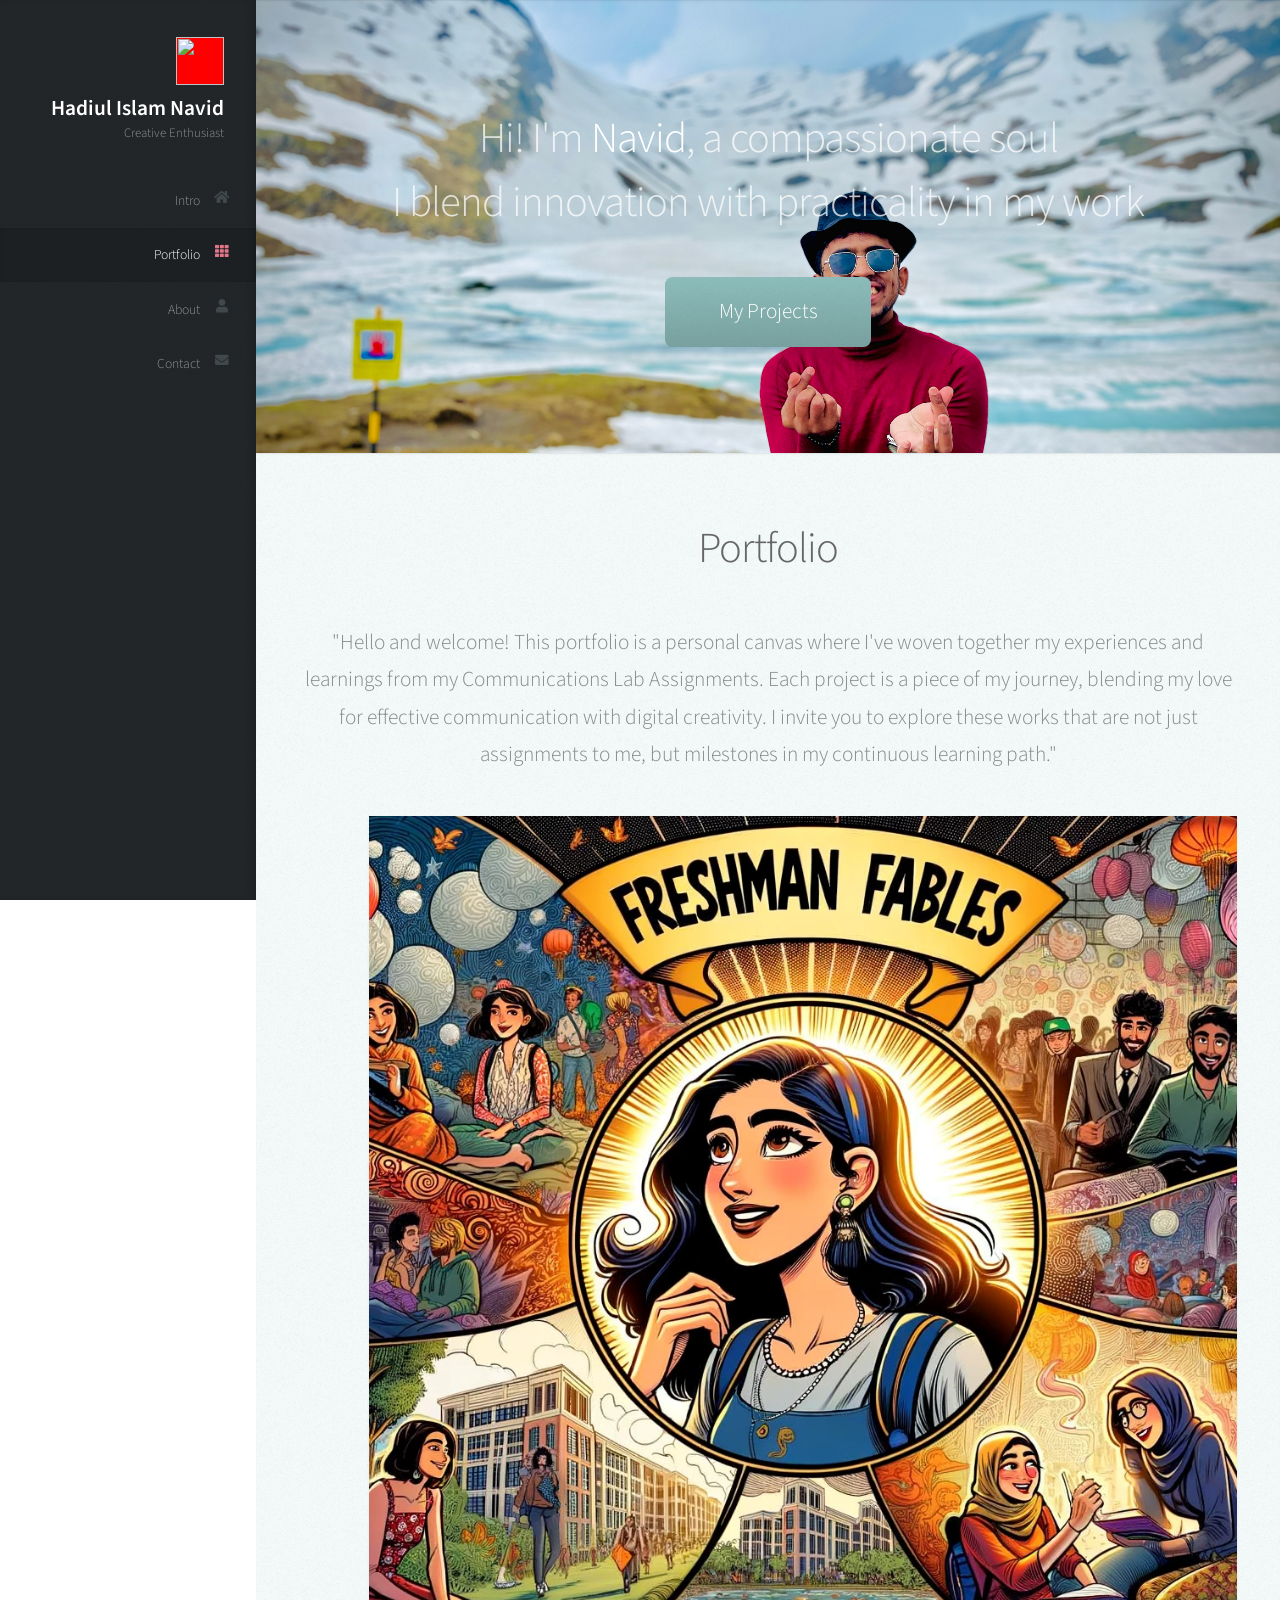
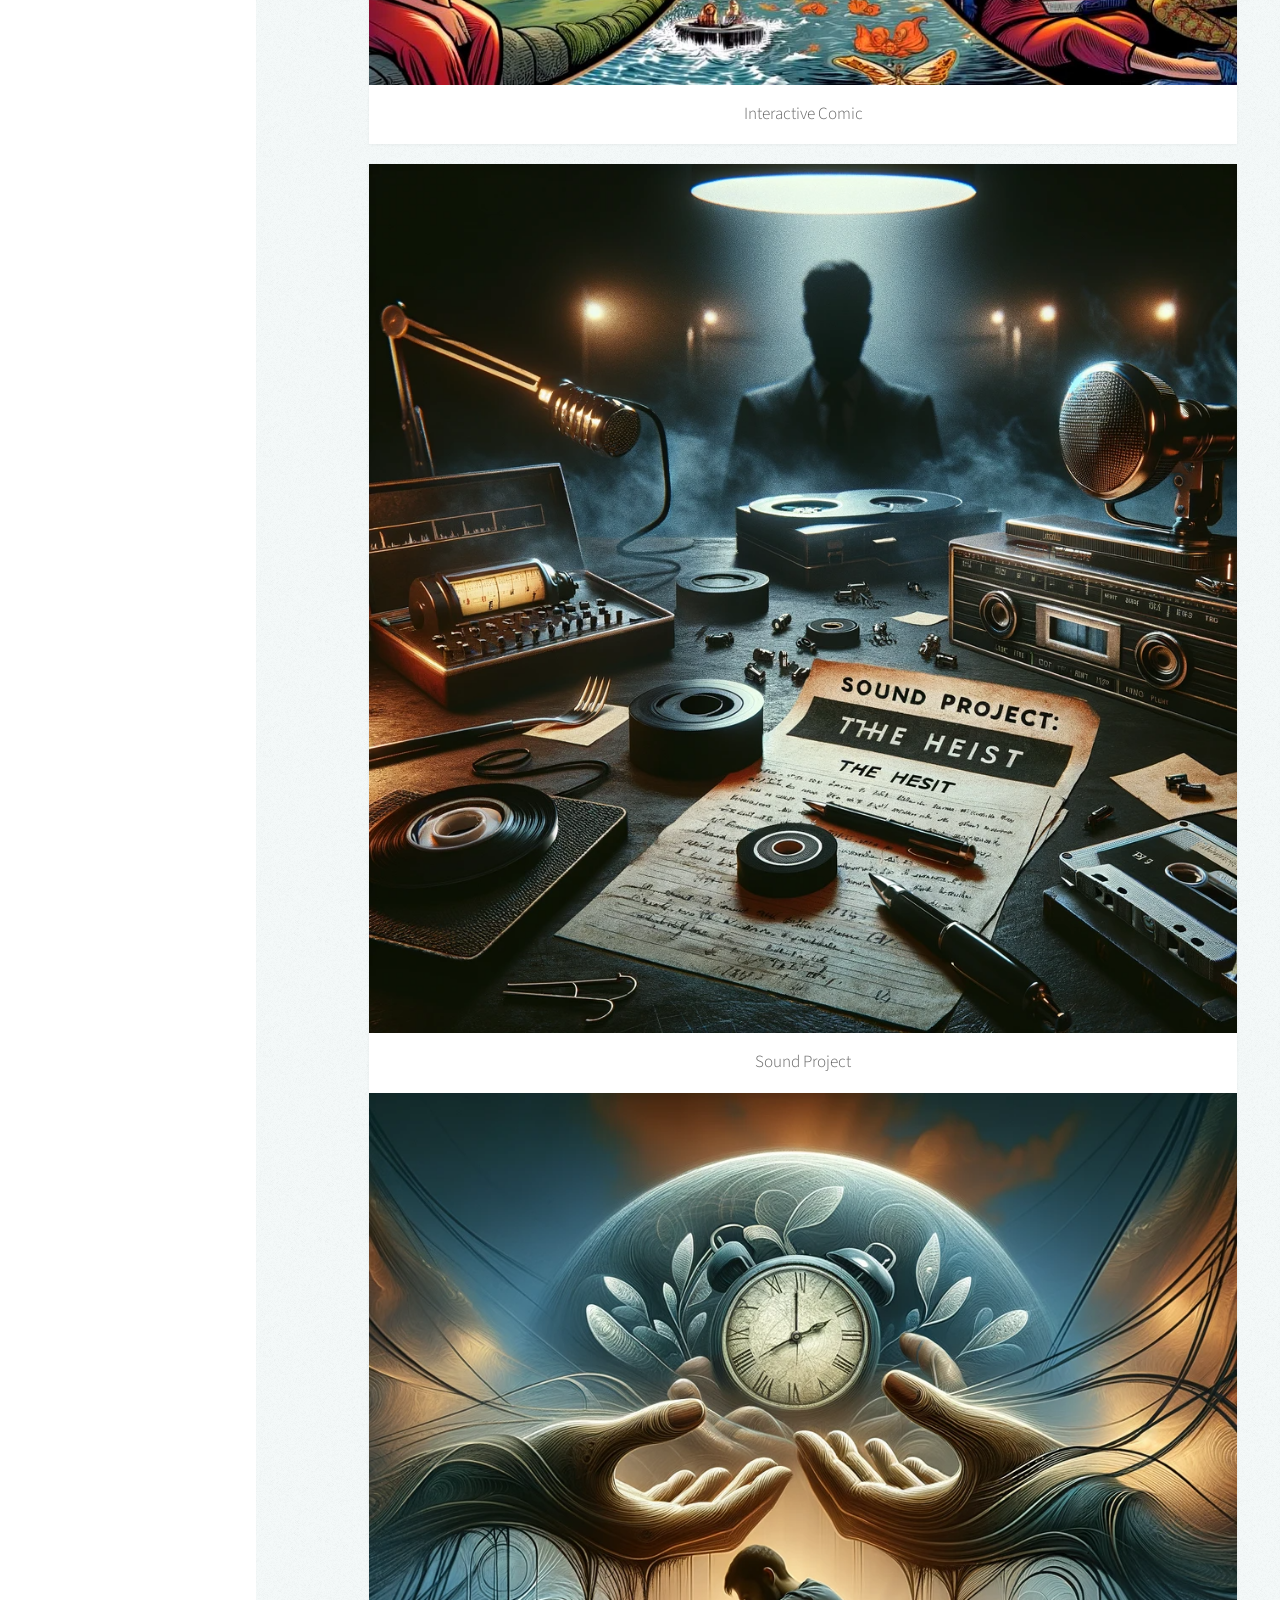
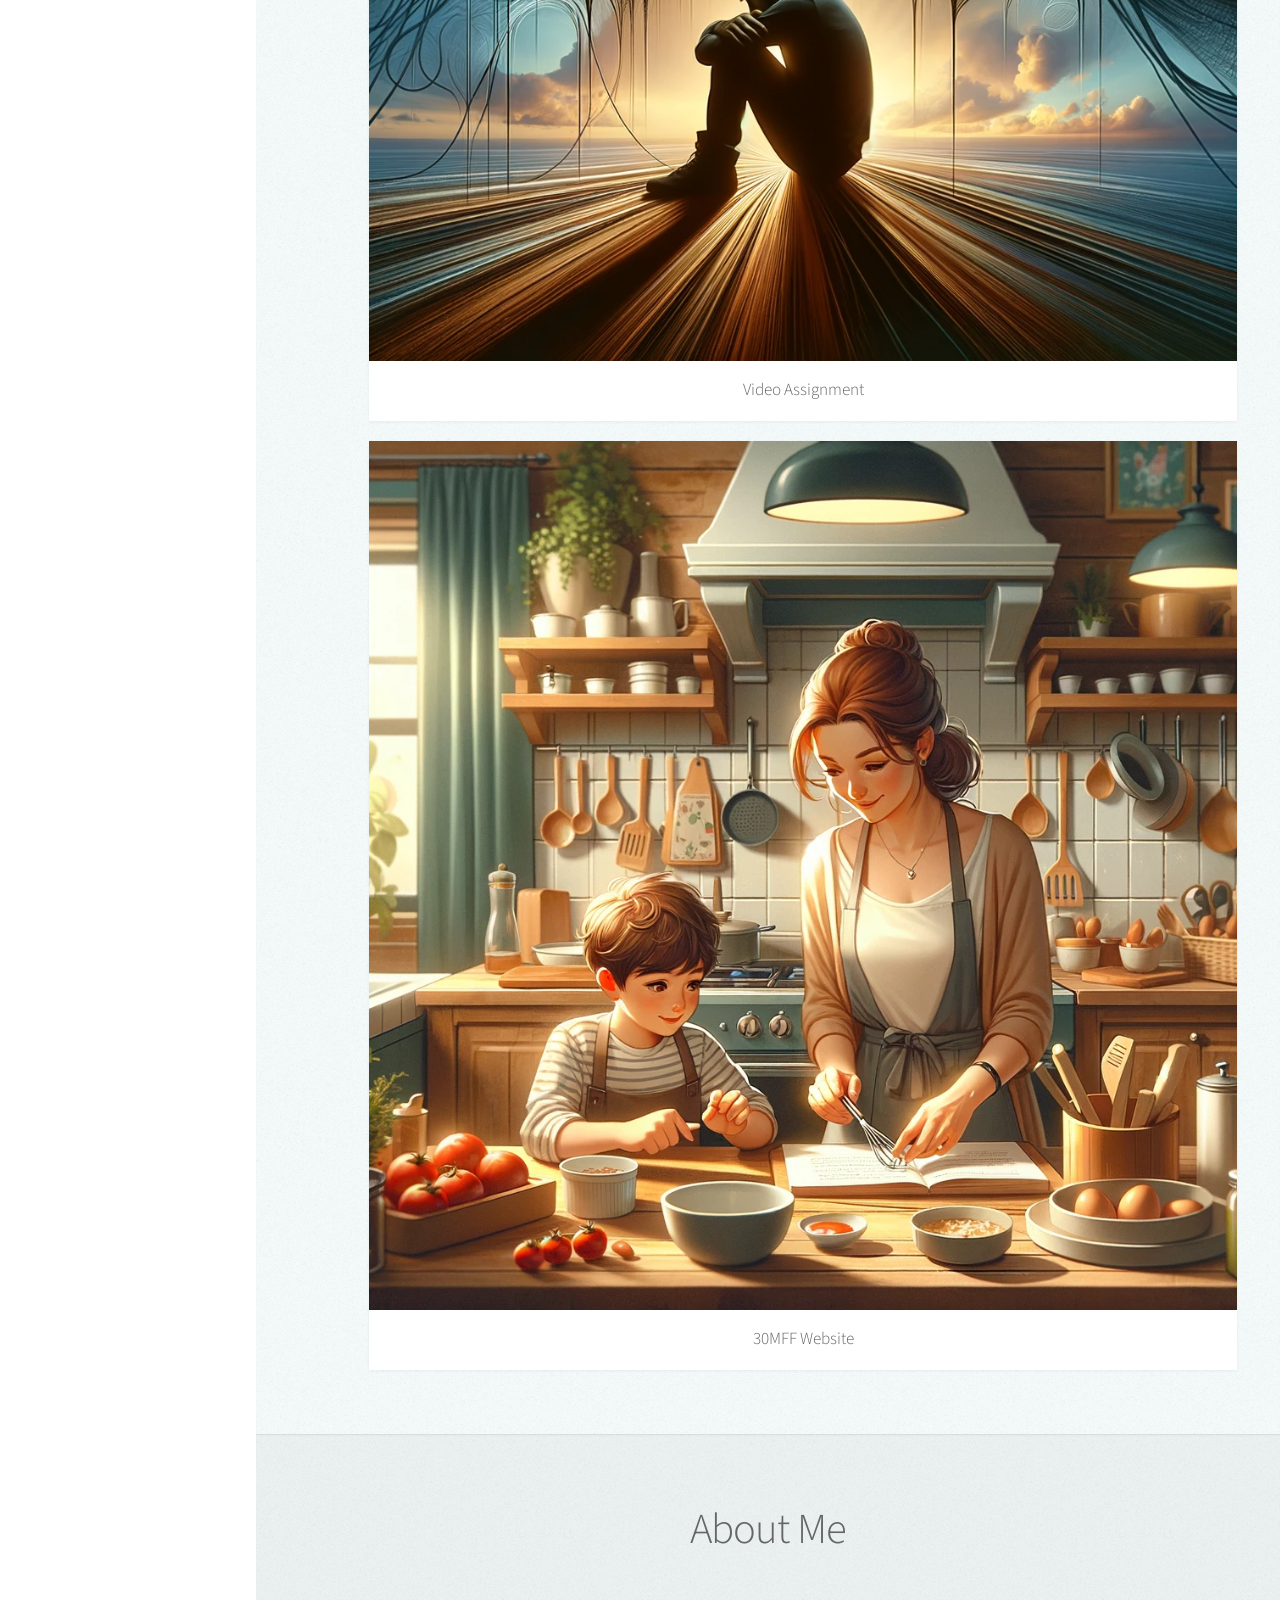
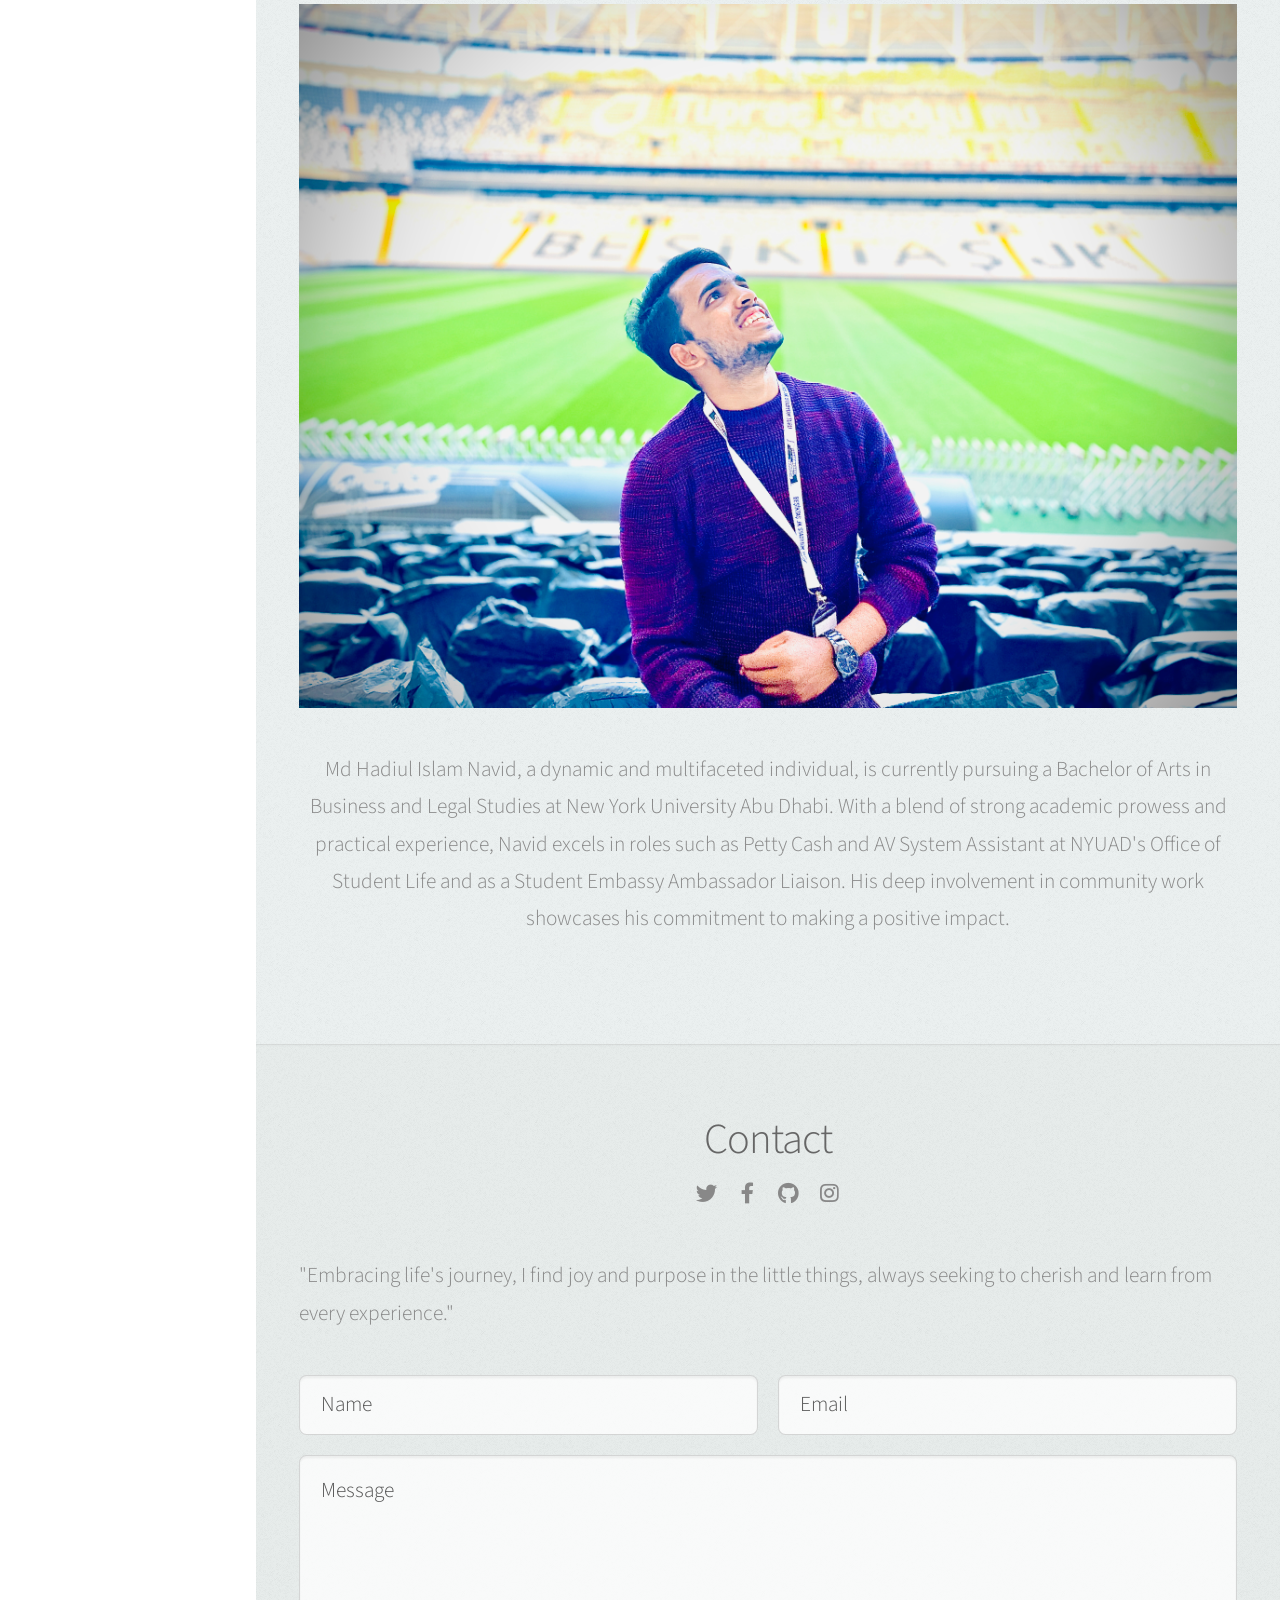
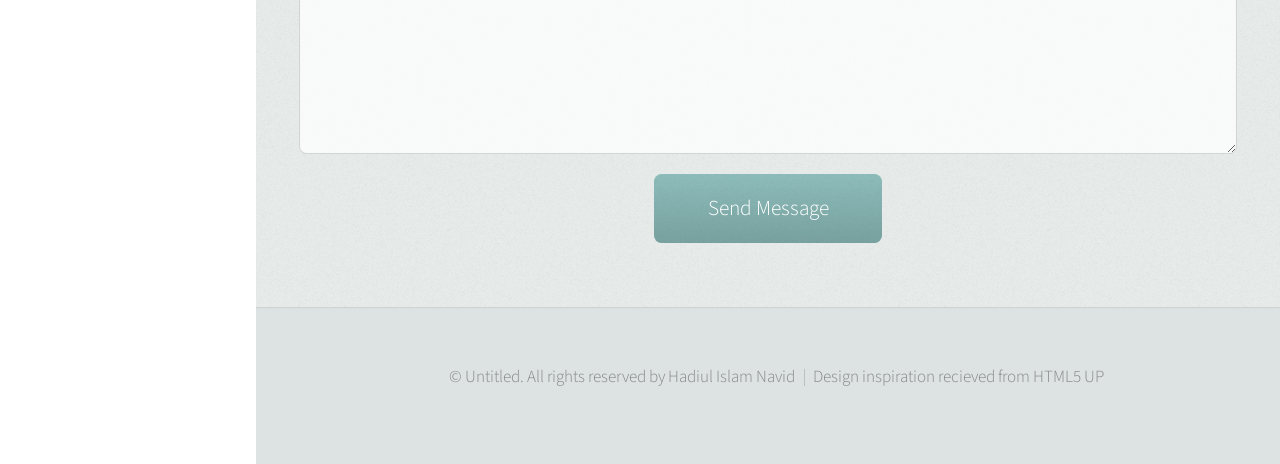
==== commit e608b305: "Update index.html" ====
--- a/index.html
+++ b/index.html
@@ -15,13 +15,14 @@
 
 					<!-- Logo -->
 						<div id="logo">
-							<span class="image avatar48"><img src="avatar.jpg" alt="" /></span>
+							<span class="image avatar48"><img src="avatar.png" alt="" /></span>
 							<h1 id="title">Hadiul Islam Navid</h1>
 							<p>Creative Enthusiast</p>
 						</div>
 
 					<!-- Nav -->
 						<nav id="nav">
+
 							<ul>
 								<li><a href="#top" id="top-link"><span class="icon solid fa-home">Intro</span></a></li>
 								<li><a href="#portfolio" id="portfolio-link"><span class="icon solid fa-th">Portfolio</span></a></li>
@@ -32,19 +33,7 @@
 
 				</div>
 
-				<div class="bottom">
-
-					<!-- Social Icons -->
-						<ul class="icons">
-							<li><a href="https://twitter.com/HadiulNavid" class="icon brands fa-twitter"><span class="label">Twitter</span></a></li>
-					<li><a href="https://www.facebook.com/hadiulnavid" class="icon brands fa-facebook-f"><span class="label">Facebook</span></a></li>
-					<li><a href="https://github.com/Hadiulnavid23/Portfolio" class="icon brands fa-github"><span class="label">Github</span></a></li>
-					<li><a href="https://www.instagram.com/hadiul_navid/" class="icon brands fa-instagram"><span class="label">Instagram</span></a></li>
-
-						</ul>
-
-				</div>
-
+			
 			</div>
 
 		<!-- Main -->
@@ -144,6 +133,20 @@
 
 							<header>
 								<h2>Contact</h2>
+
+									<div class="bottom">
+
+					<!-- Social Icons -->
+						<ul class="icons">
+							<li><a href="https://twitter.com/HadiulNavid" class="icon brands fa-twitter"><span class="label">Twitter</span></a></li>
+					<li><a href="https://www.facebook.com/hadiulnavid" class="icon brands fa-facebook-f"><span class="label">Facebook</span></a></li>
+					<li><a href="https://github.com/Hadiulnavid23/Portfolio" class="icon brands fa-github"><span class="label">Github</span></a></li>
+					<li><a href="https://www.instagram.com/hadiul_navid/" class="icon brands fa-instagram"><span class="label">Instagram</span></a></li>
+
+						</ul>
+
+				</div>
+
 							</header>
 
 							<div style="text-align: left;">
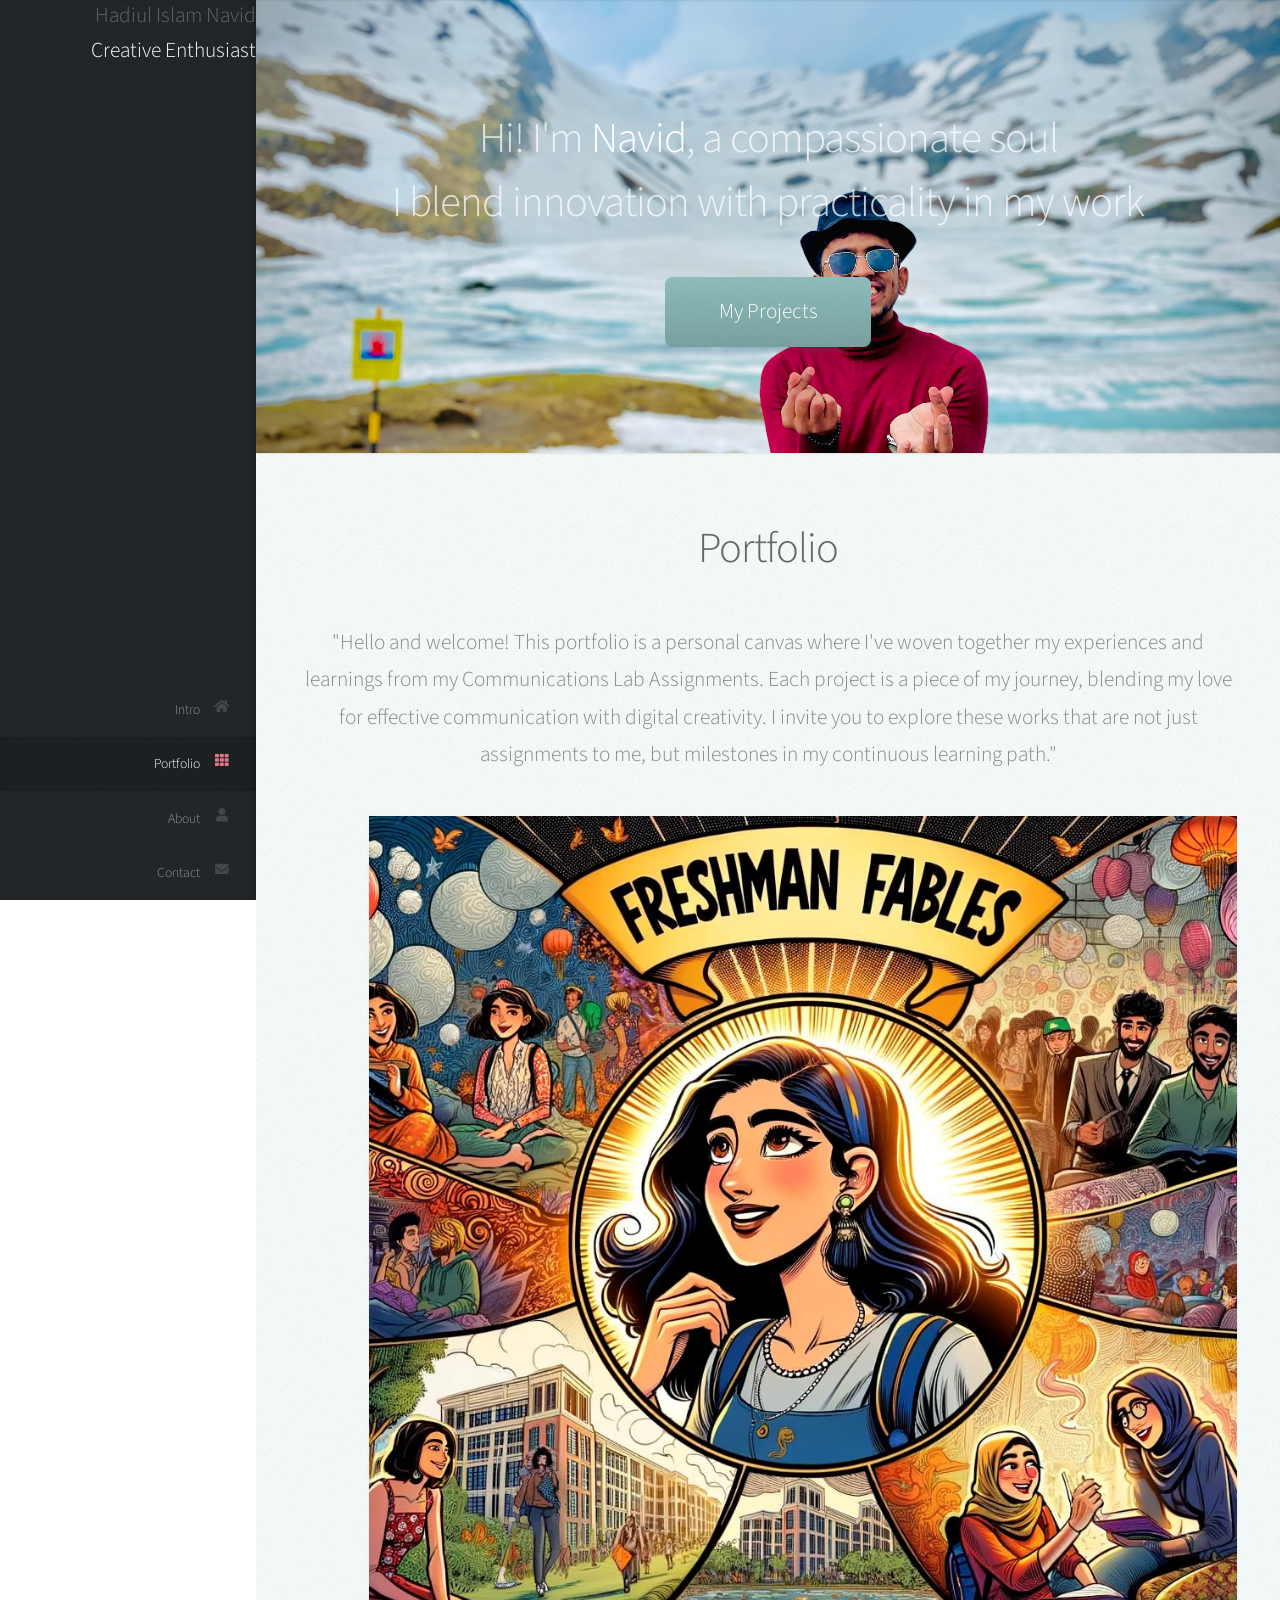
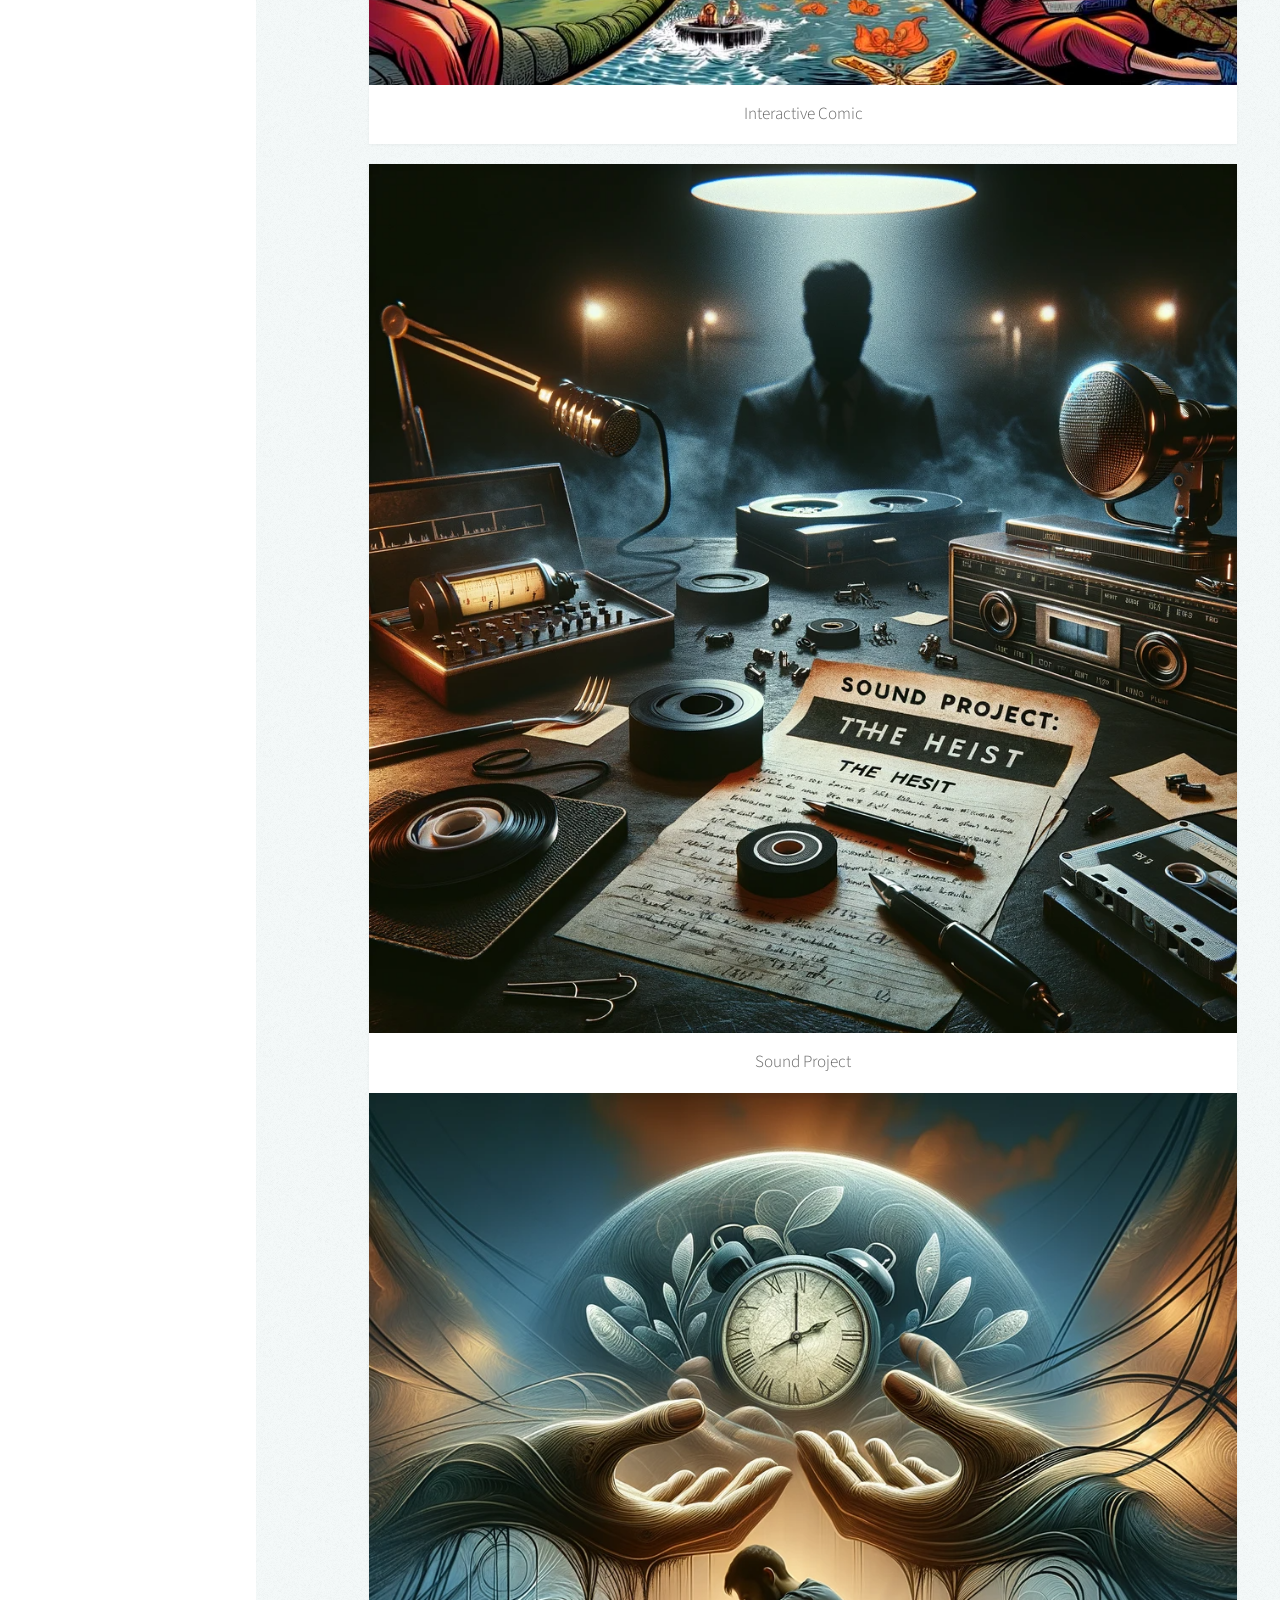
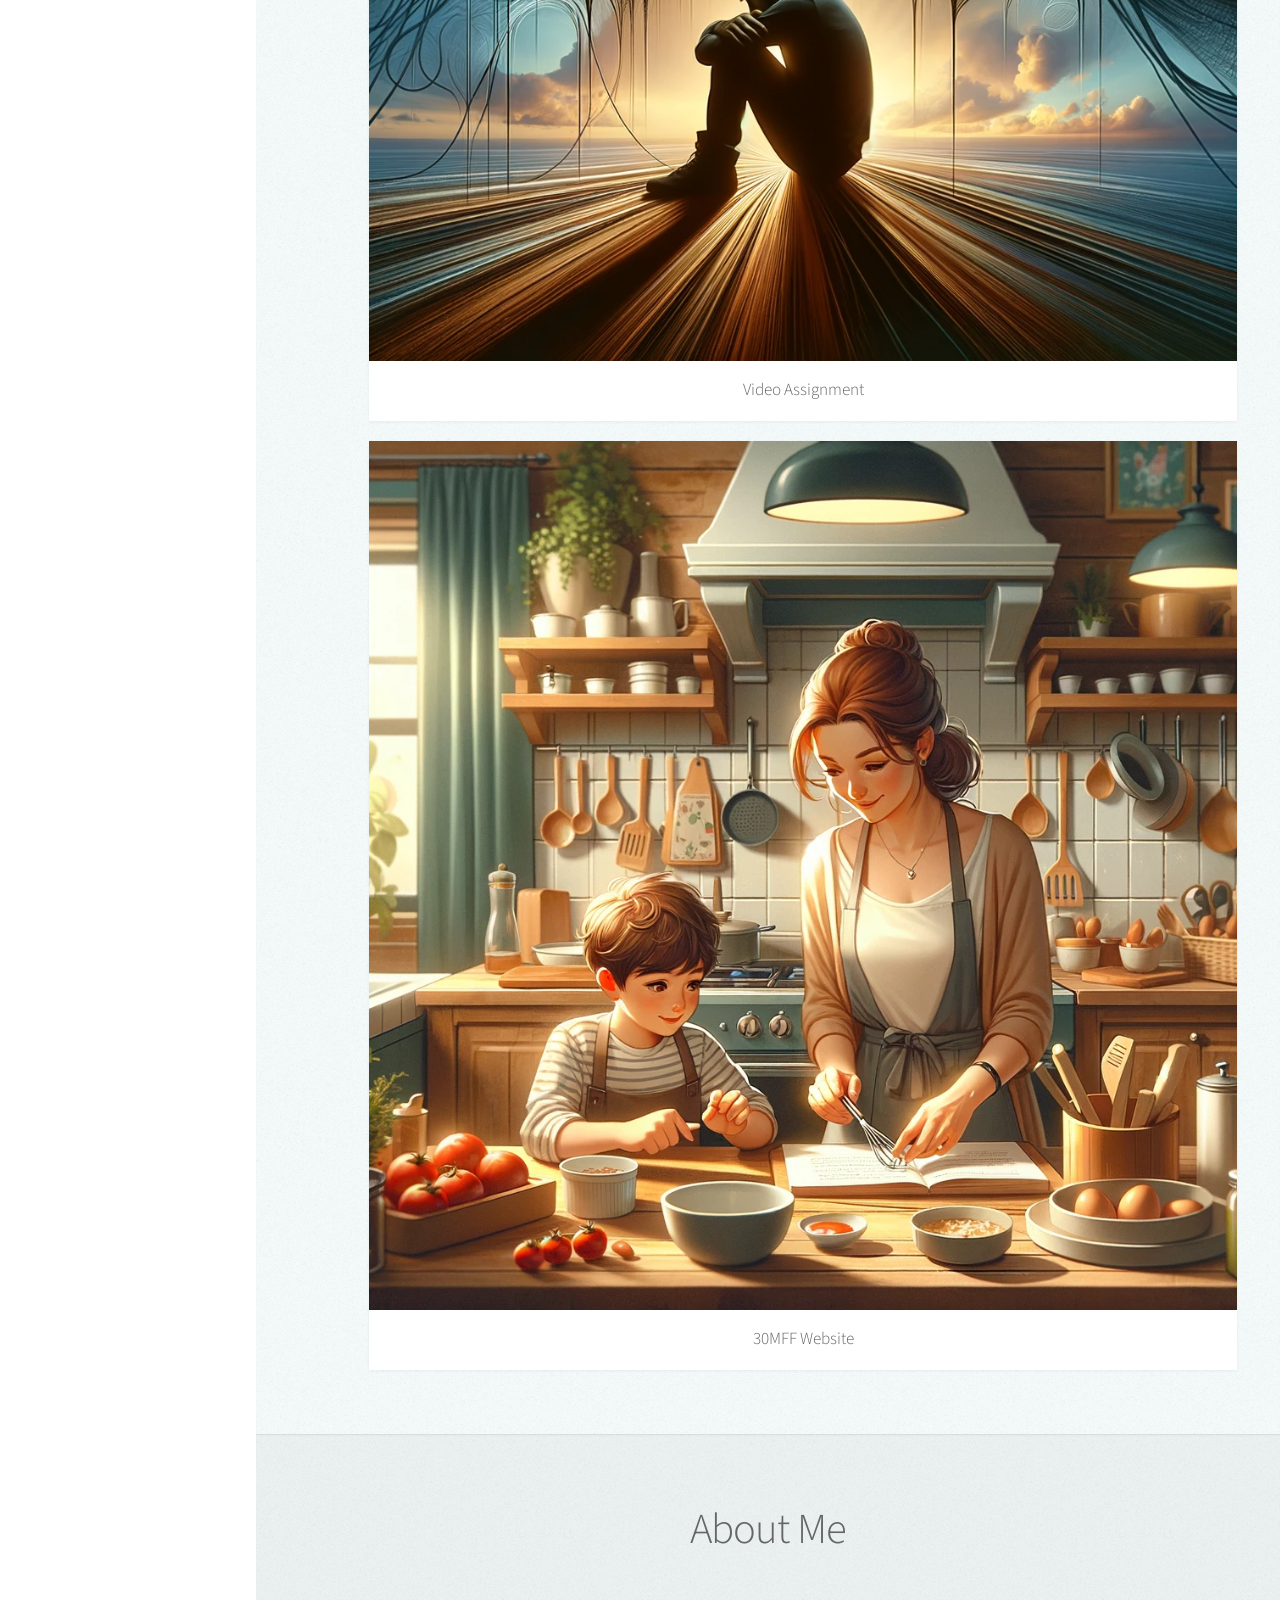
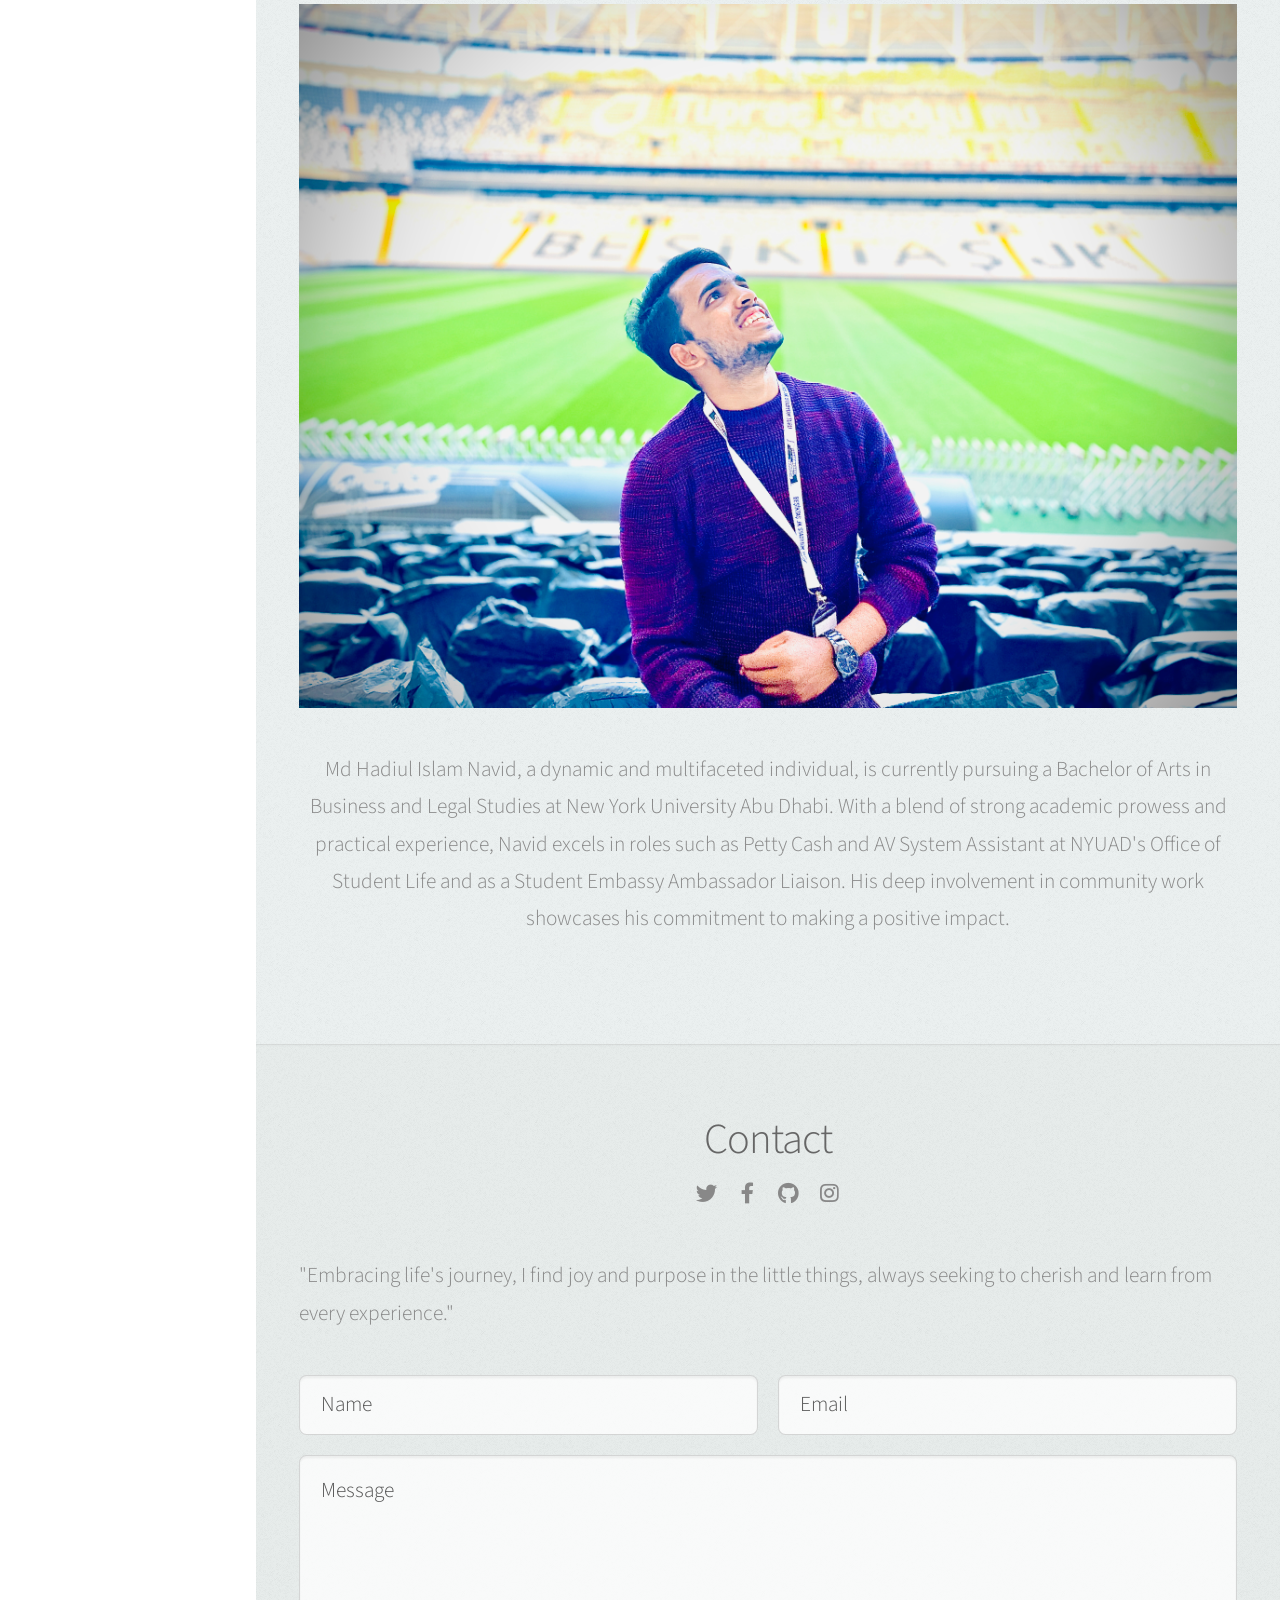
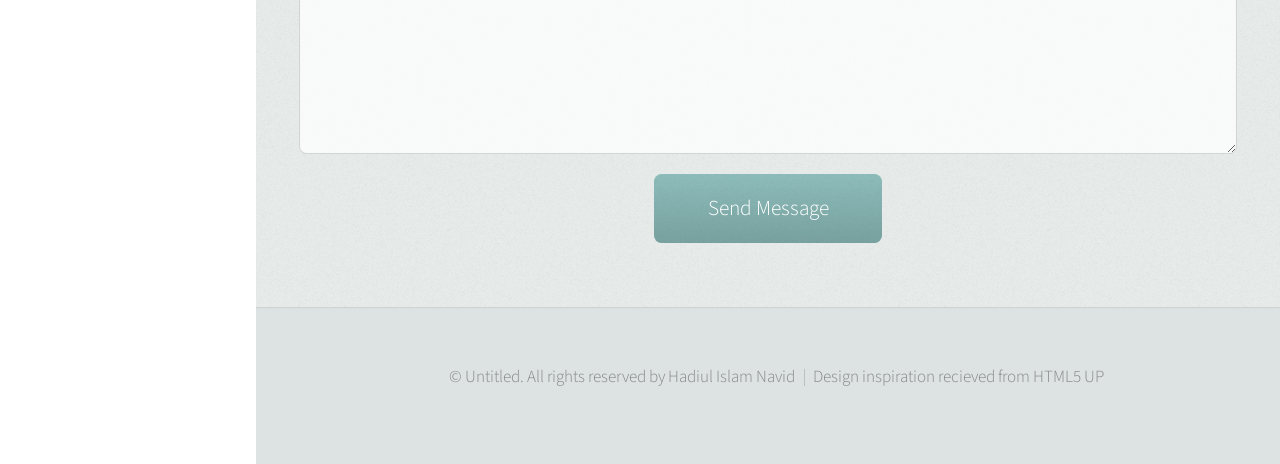
==== commit b5f90732: "Update index.html" ====
--- a/index.html
+++ b/index.html
@@ -14,8 +14,8 @@
 				<div class="top">
 
 					<!-- Logo -->
-						<div id="logo">
-							<span class="image avatar48"><img src="avatar.png" alt="" /></span>
+						<!-- <div id="logo">
+							<span class="image avatar48"><img src="avatar.png" alt="" /></span> -->
 							<h1 id="title">Hadiul Islam Navid</h1>
 							<p>Creative Enthusiast</p>
 						</div>
@@ -134,7 +134,19 @@
 							<header>
 								<h2>Contact</h2>
 
-									<div class="bottom">
+									
+
+
+
+
+
+									<div>
+
+					
+
+
+
+
 
 					<!-- Social Icons -->
 						<ul class="icons">
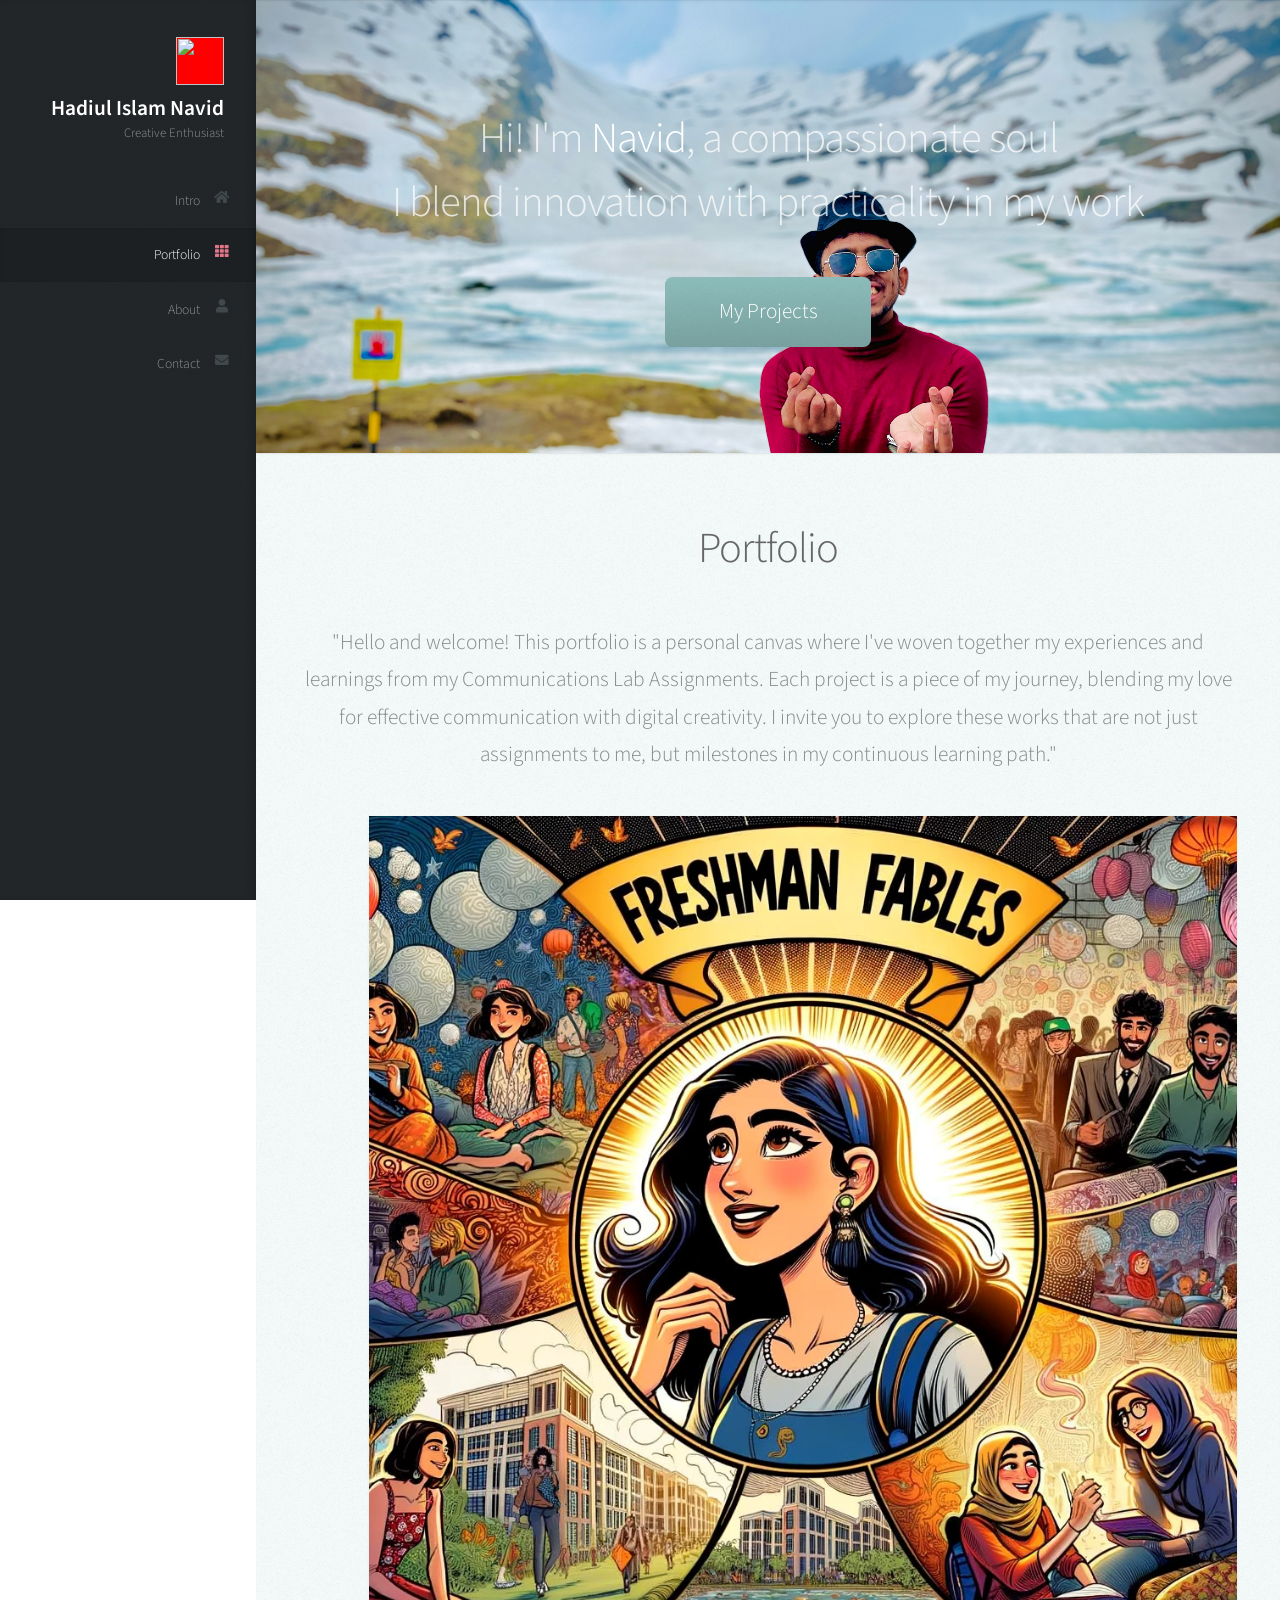
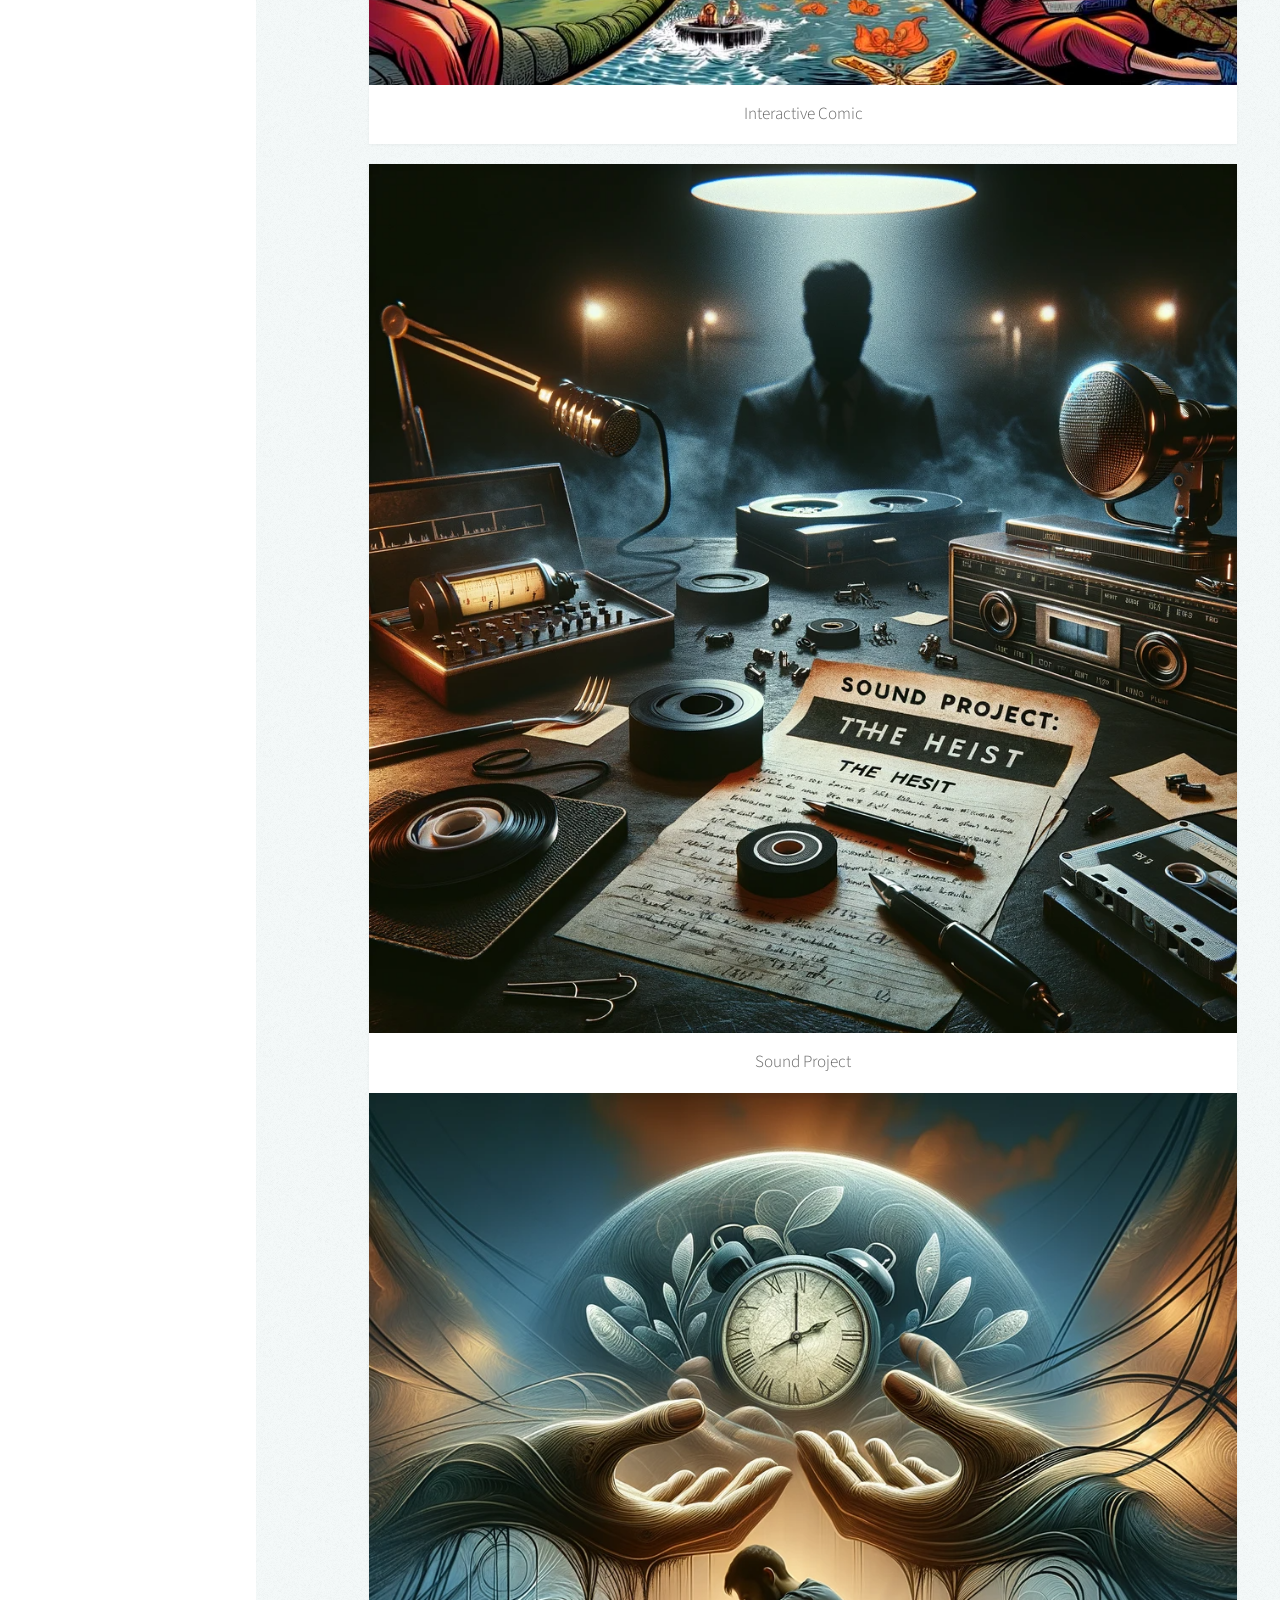
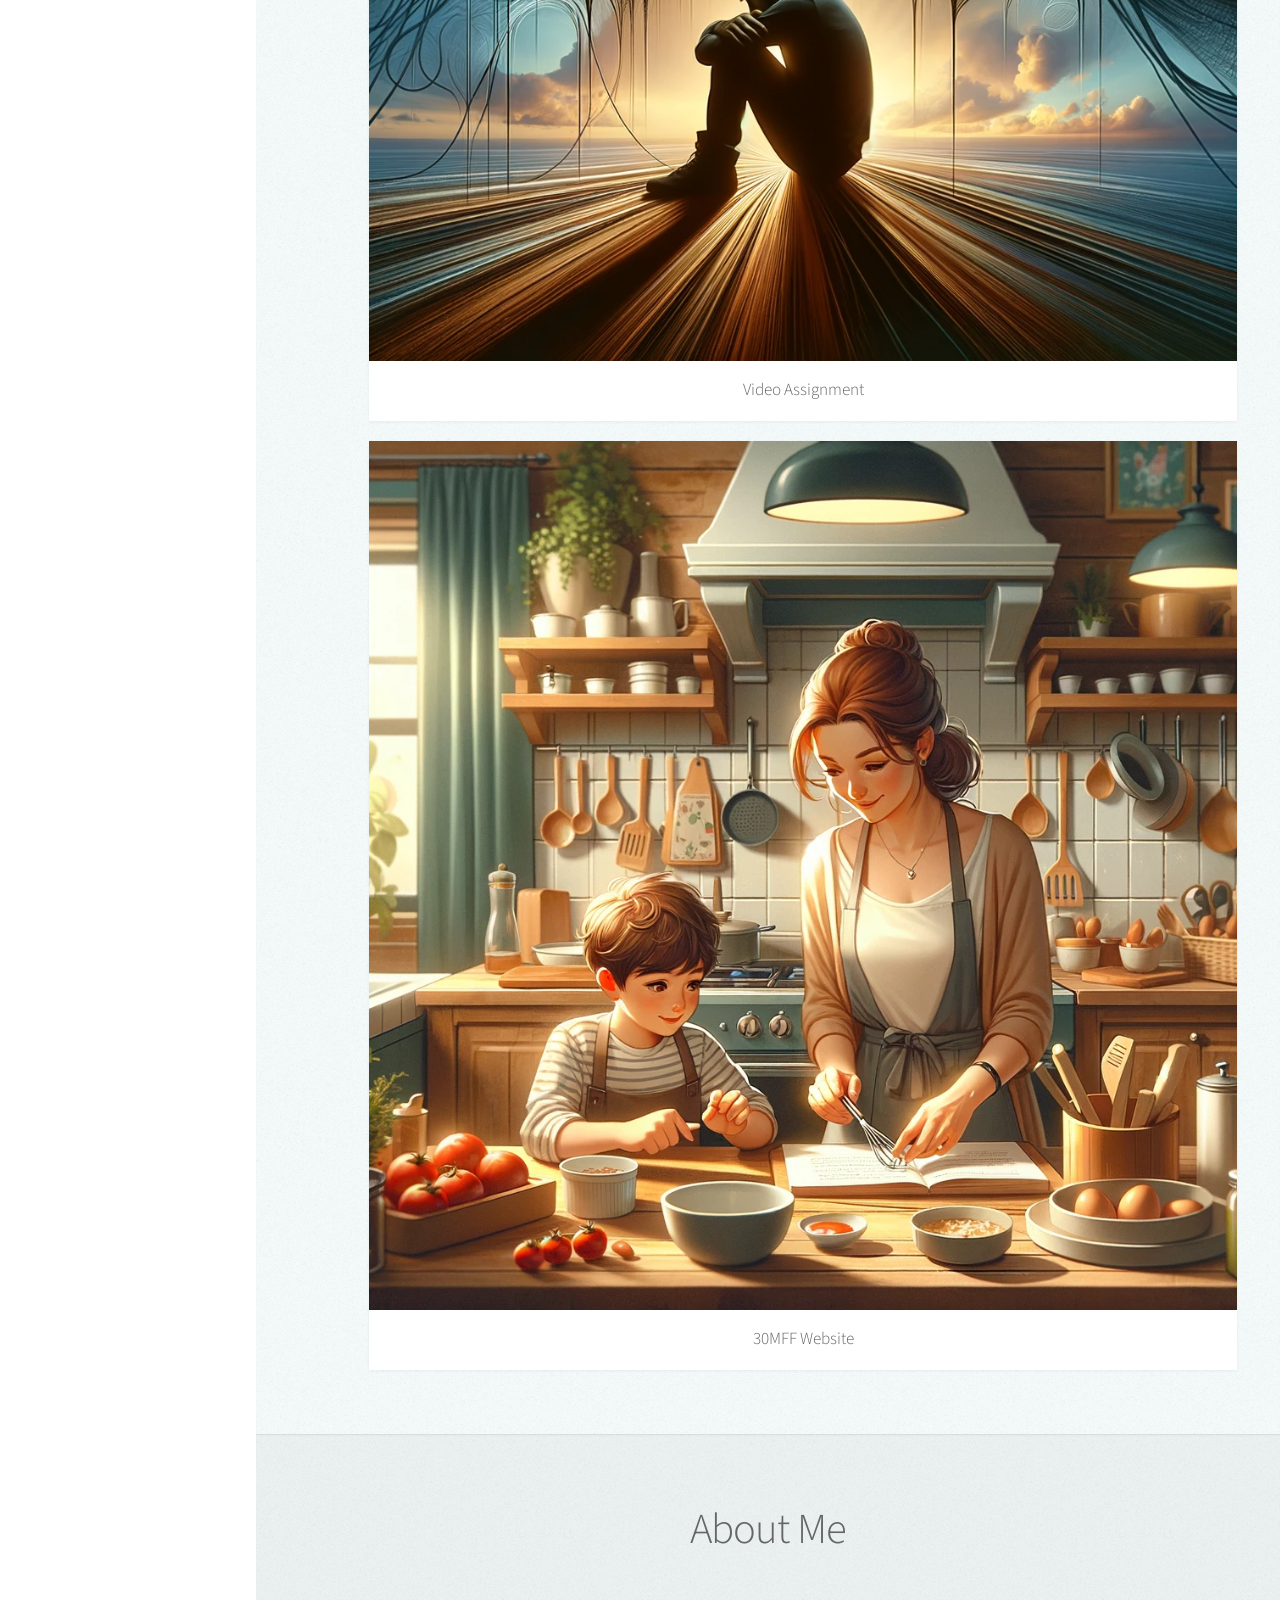
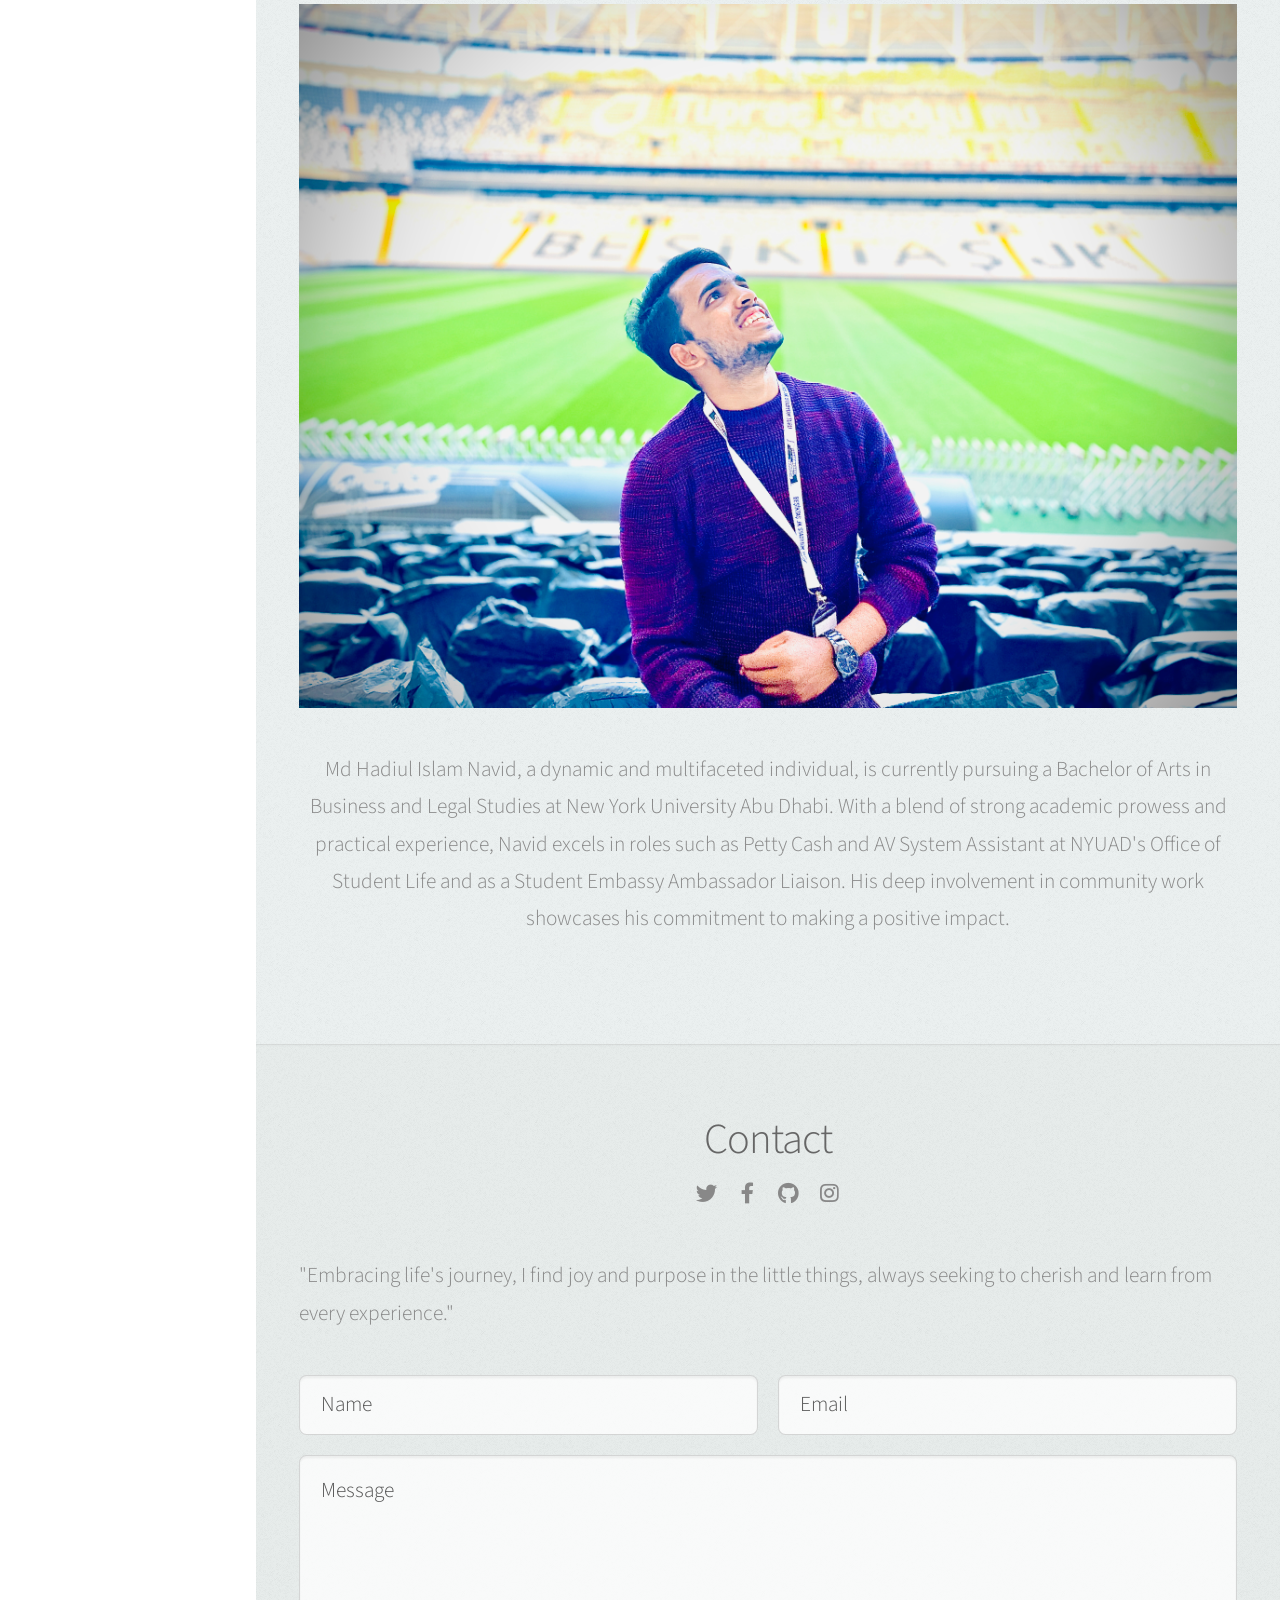
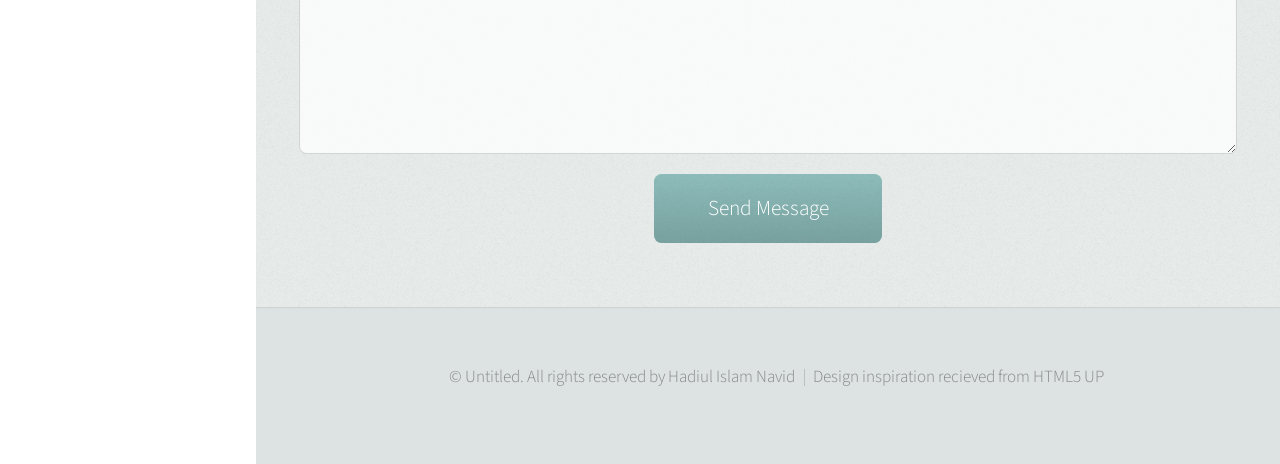
==== commit d29fd902: "Update index.html" ====
--- a/index.html
+++ b/index.html
@@ -14,8 +14,8 @@
 				<div class="top">
 
 					<!-- Logo -->
-						<!-- <div id="logo">
-							<span class="image avatar48"><img src="avatar.png" alt="" /></span> -->
+						<div id="logo">
+							<span class="image avatar48"><img src="avatar.png" alt="" /></span>
 							<h1 id="title">Hadiul Islam Navid</h1>
 							<p>Creative Enthusiast</p>
 						</div>
@@ -134,19 +134,7 @@
 							<header>
 								<h2>Contact</h2>
 
-									
-
-
-
-
-
 									<div>
-
-					
-
-
-
-
 
 					<!-- Social Icons -->
 						<ul class="icons">
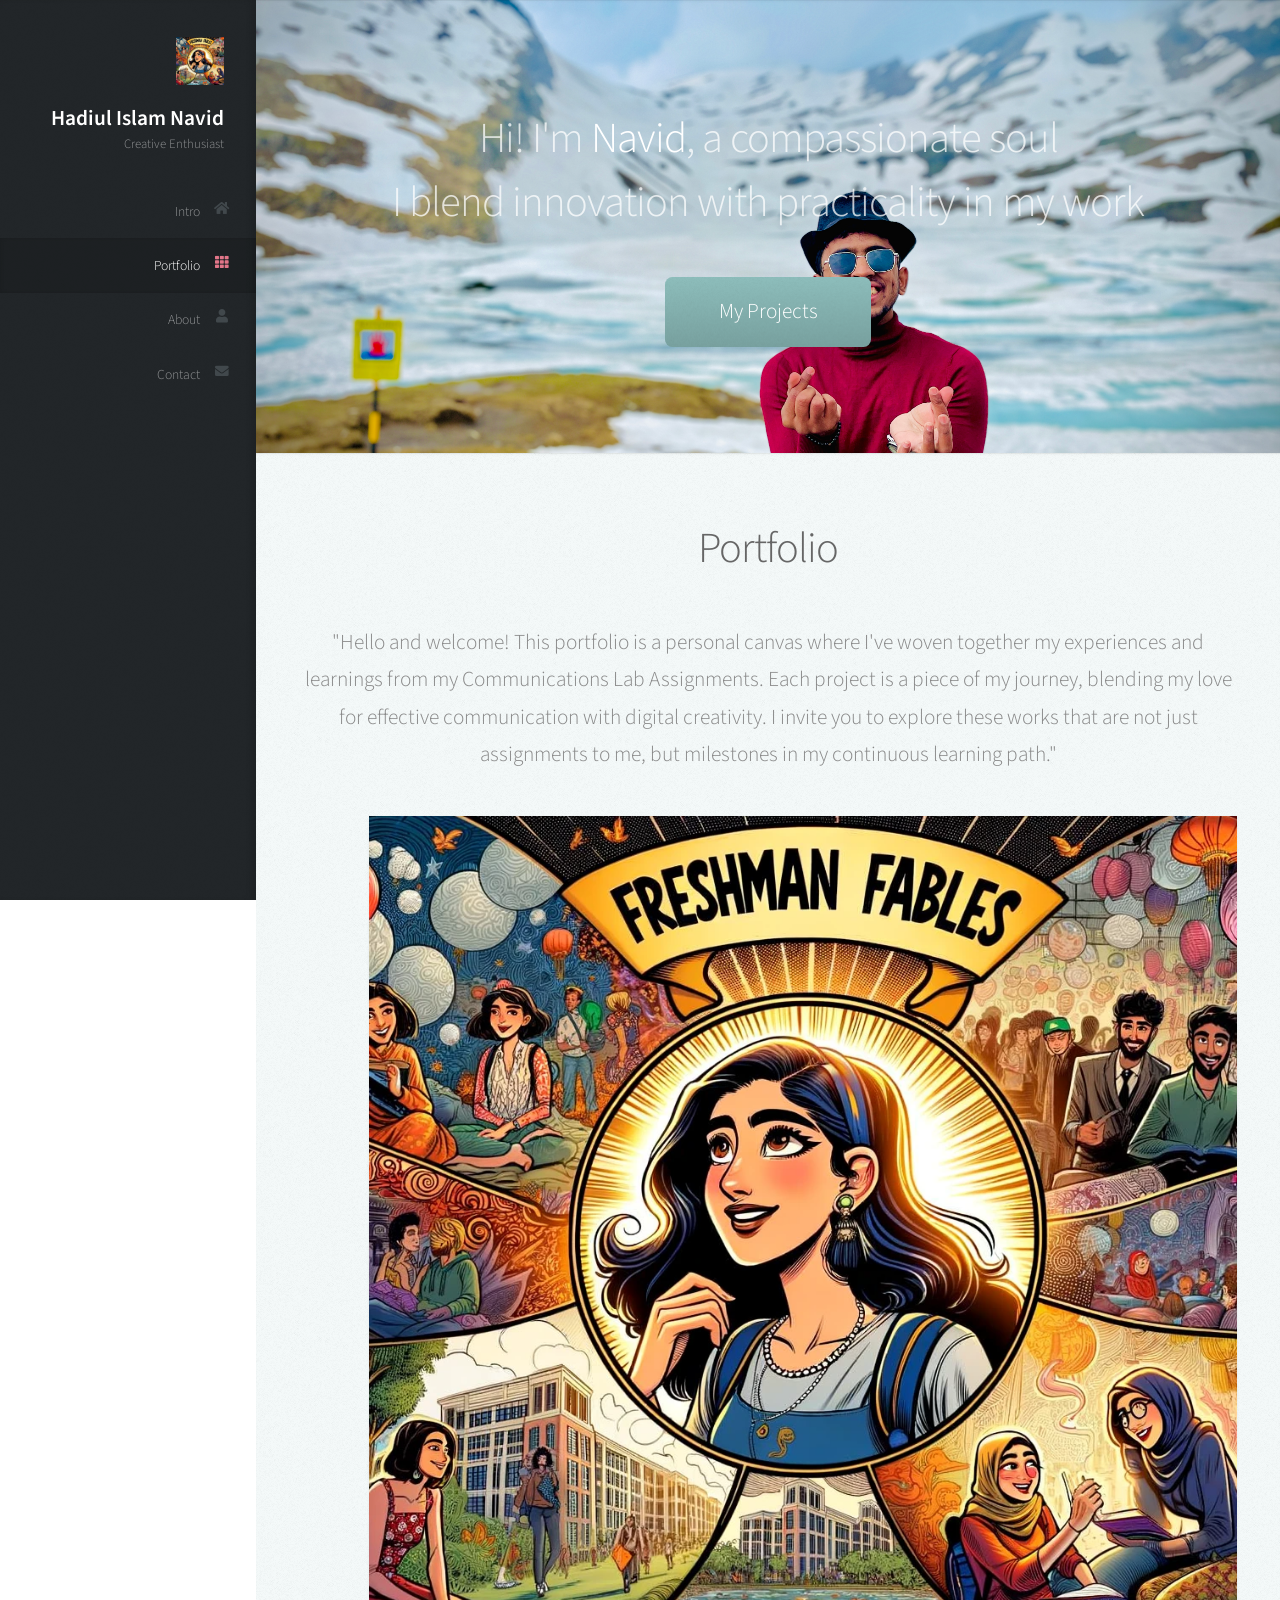
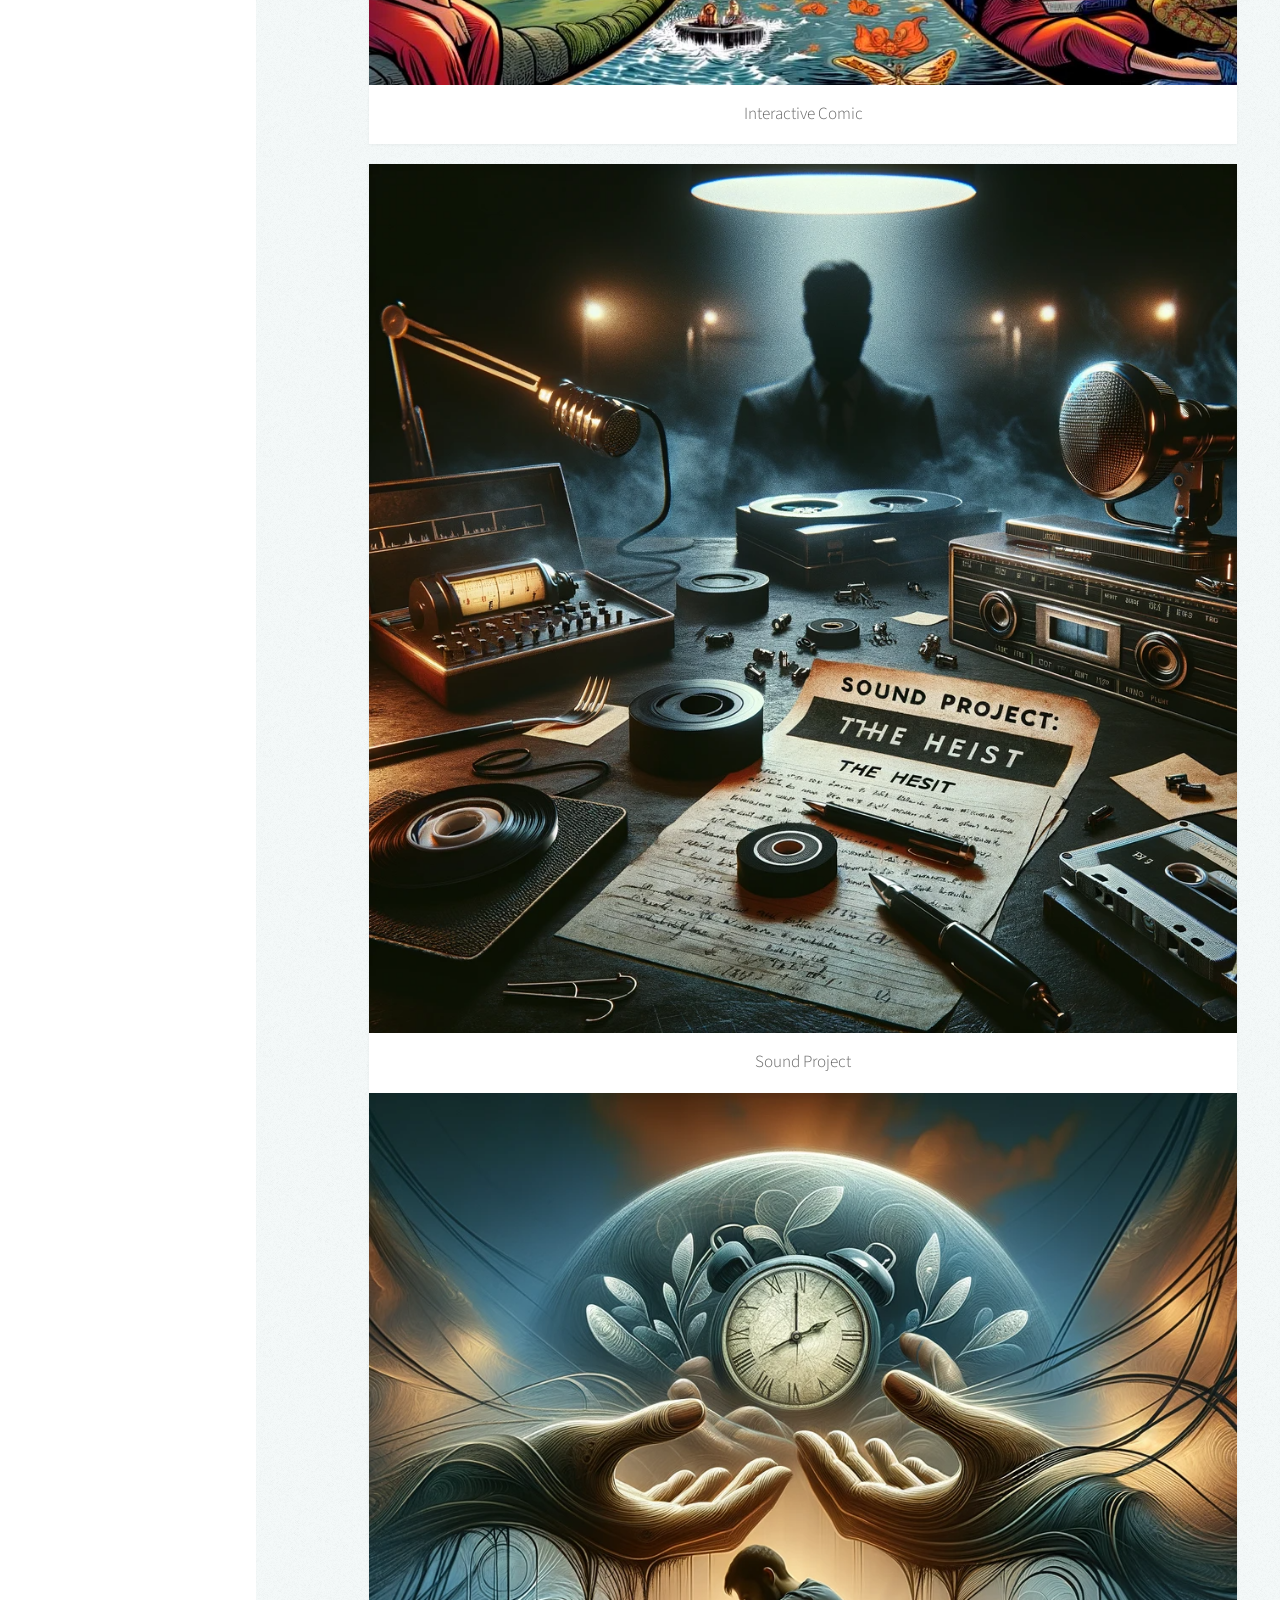
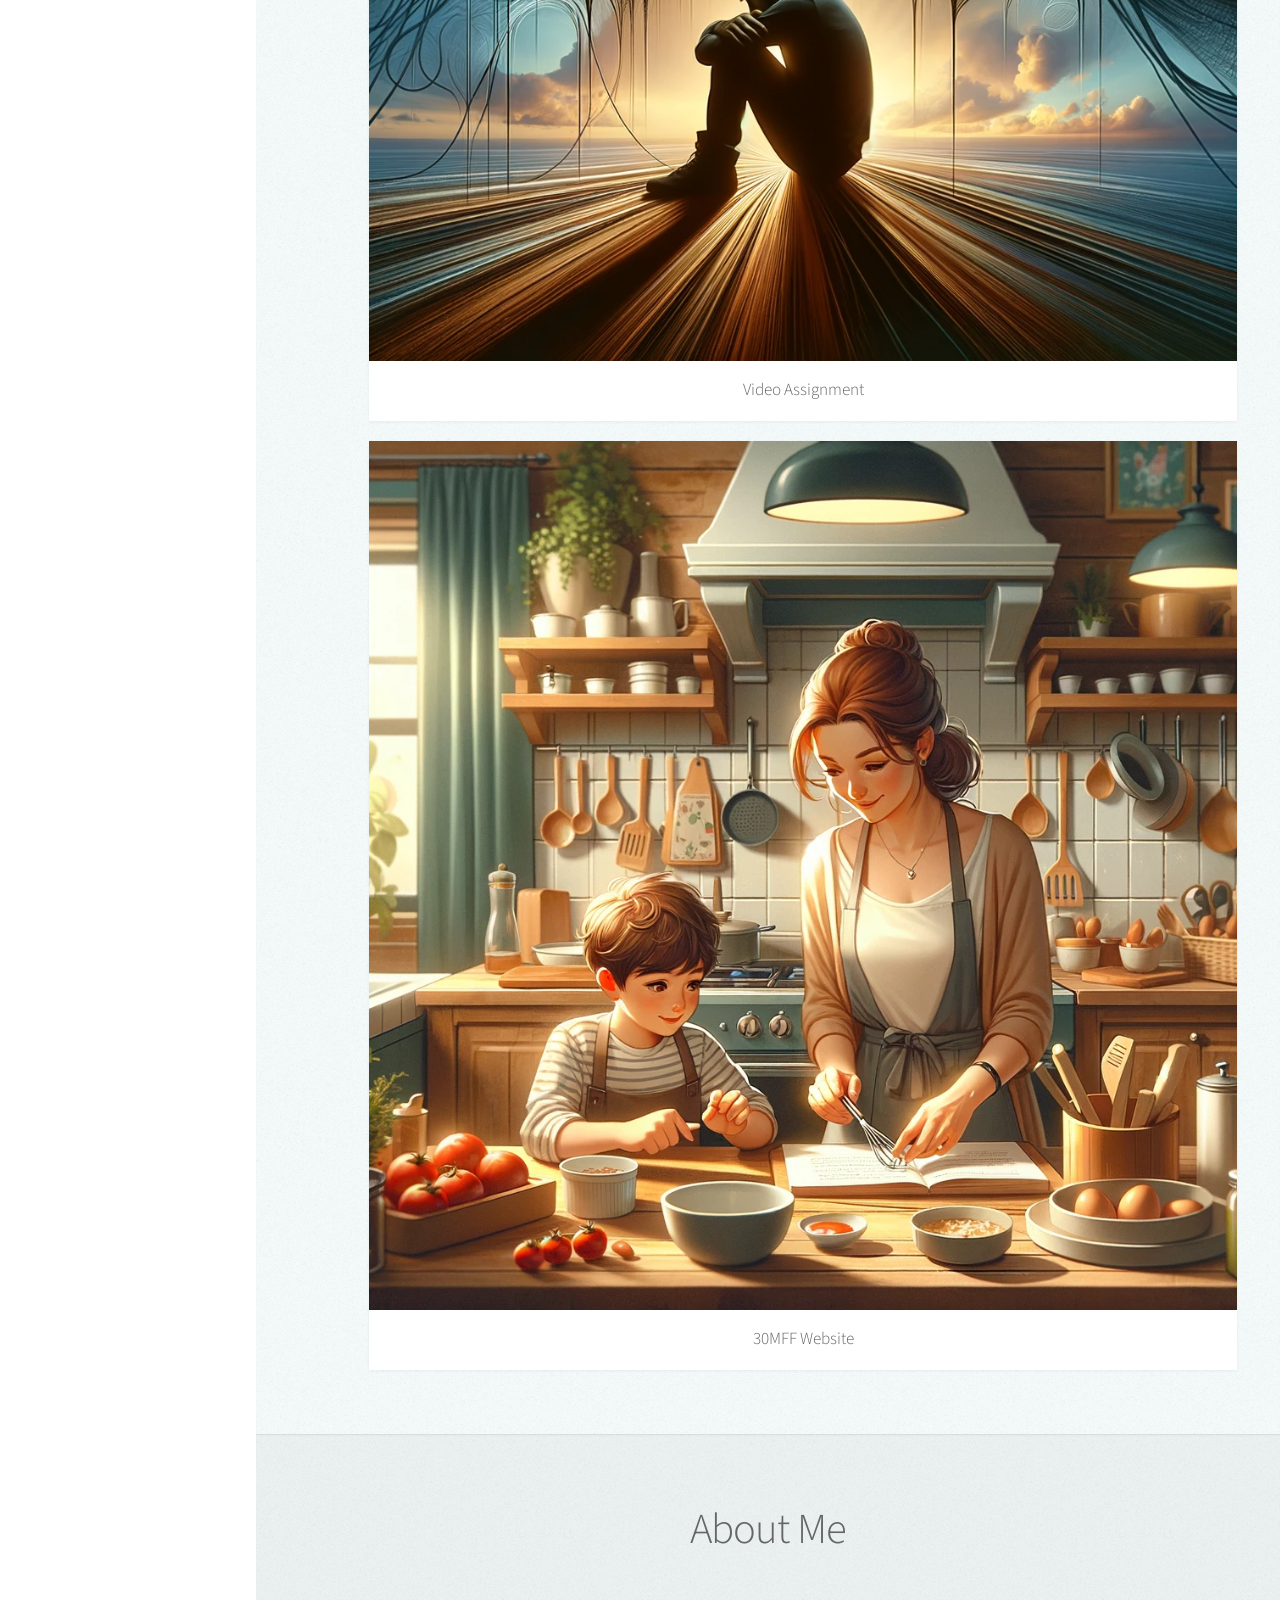
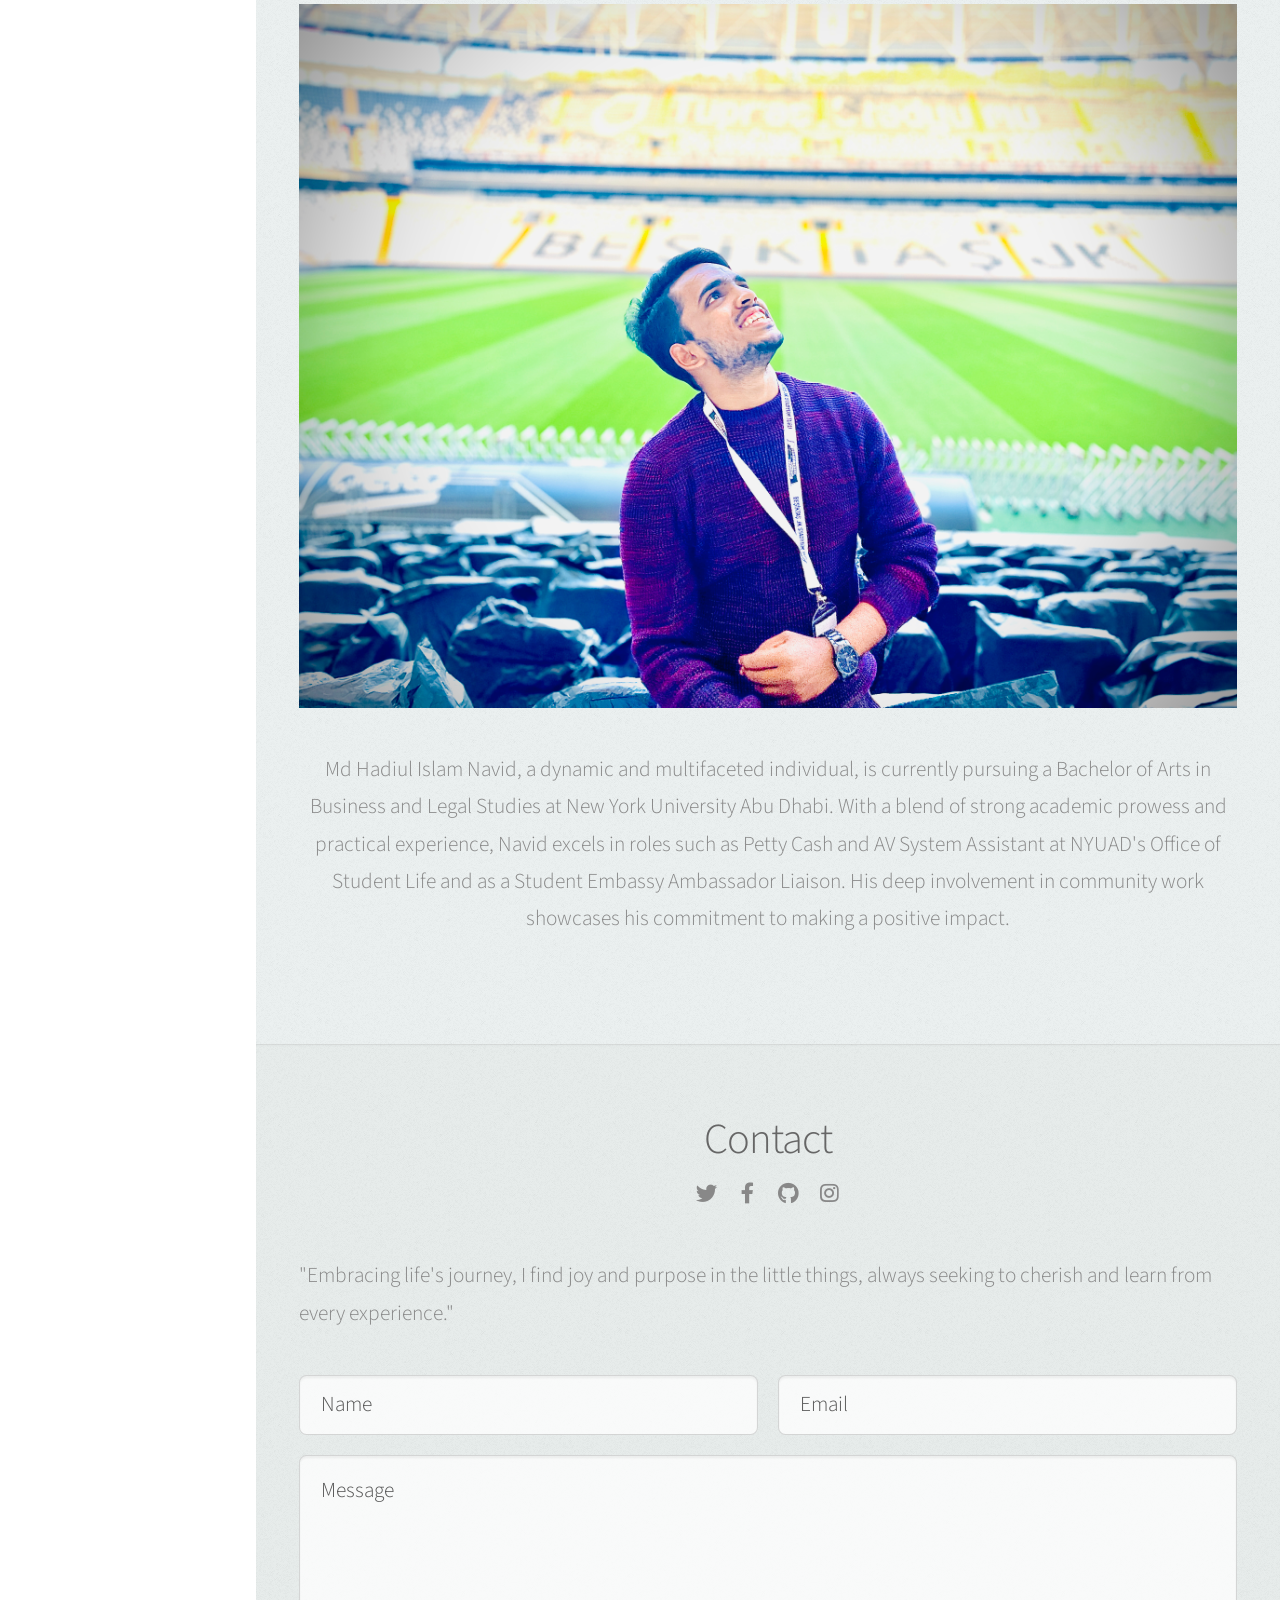
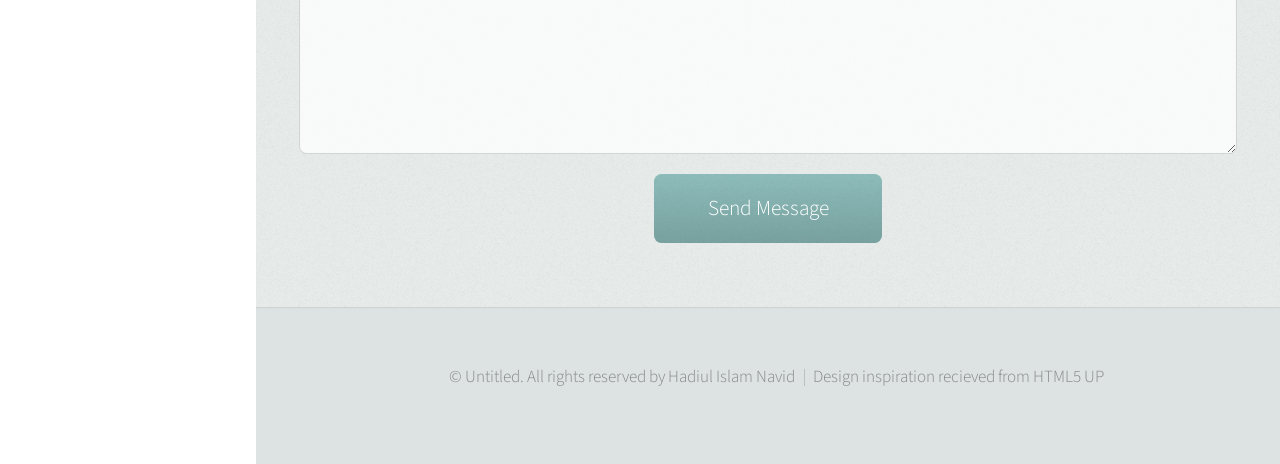
==== commit 0a1ed0c5: "Update index.html" ====
--- a/index.html
+++ b/index.html
@@ -15,7 +15,7 @@
 
 					<!-- Logo -->
 						<div id="logo">
-							<span class="image avatar48"><img src="avatar.png" alt="" /></span>
+							<span class="image avatar48"><img src="images/comic.png" alt="" /></span>
 							<h1 id="title">Hadiul Islam Navid</h1>
 							<p>Creative Enthusiast</p>
 						</div>
@@ -155,7 +155,7 @@
 									<!-- </span> -->
 								</div>
 
-							<form method="post" action="#">
+							<!-- <form method="post" action="#">
 								<div class="row">
 									<div class="col-6 col-12-mobile"><input type="text" name="name" placeholder="Name" /></div>
 									<div class="col-6 col-12-mobile"><input type="text" name="email" placeholder="Email" /></div>
@@ -166,7 +166,31 @@
 										<input type="submit" value="Send Message" />
 									</div>
 								</div>
-							</form>
+							</form> -->
+
+
+
+
+<form method="POST" action="https://formspree.io/f/mdorqqyr">
+    <div class="row">
+        <div class="col-6 col-12-mobile"><input type="text" name="name" placeholder="Name" required /></div>
+        <div class="col-6 col-12-mobile"><input type="email" name="_replyto" placeholder="Email" required /></div>
+        <div class="col-12">
+            <textarea name="message" placeholder="Message" required></textarea>
+        </div>
+        <div class="col-12">
+            <input type="submit" value="Send Message" />
+        </div>
+    </div>
+</form>
+
+
+
+
+
+
+
+
 
 						</div>
 					</section>
